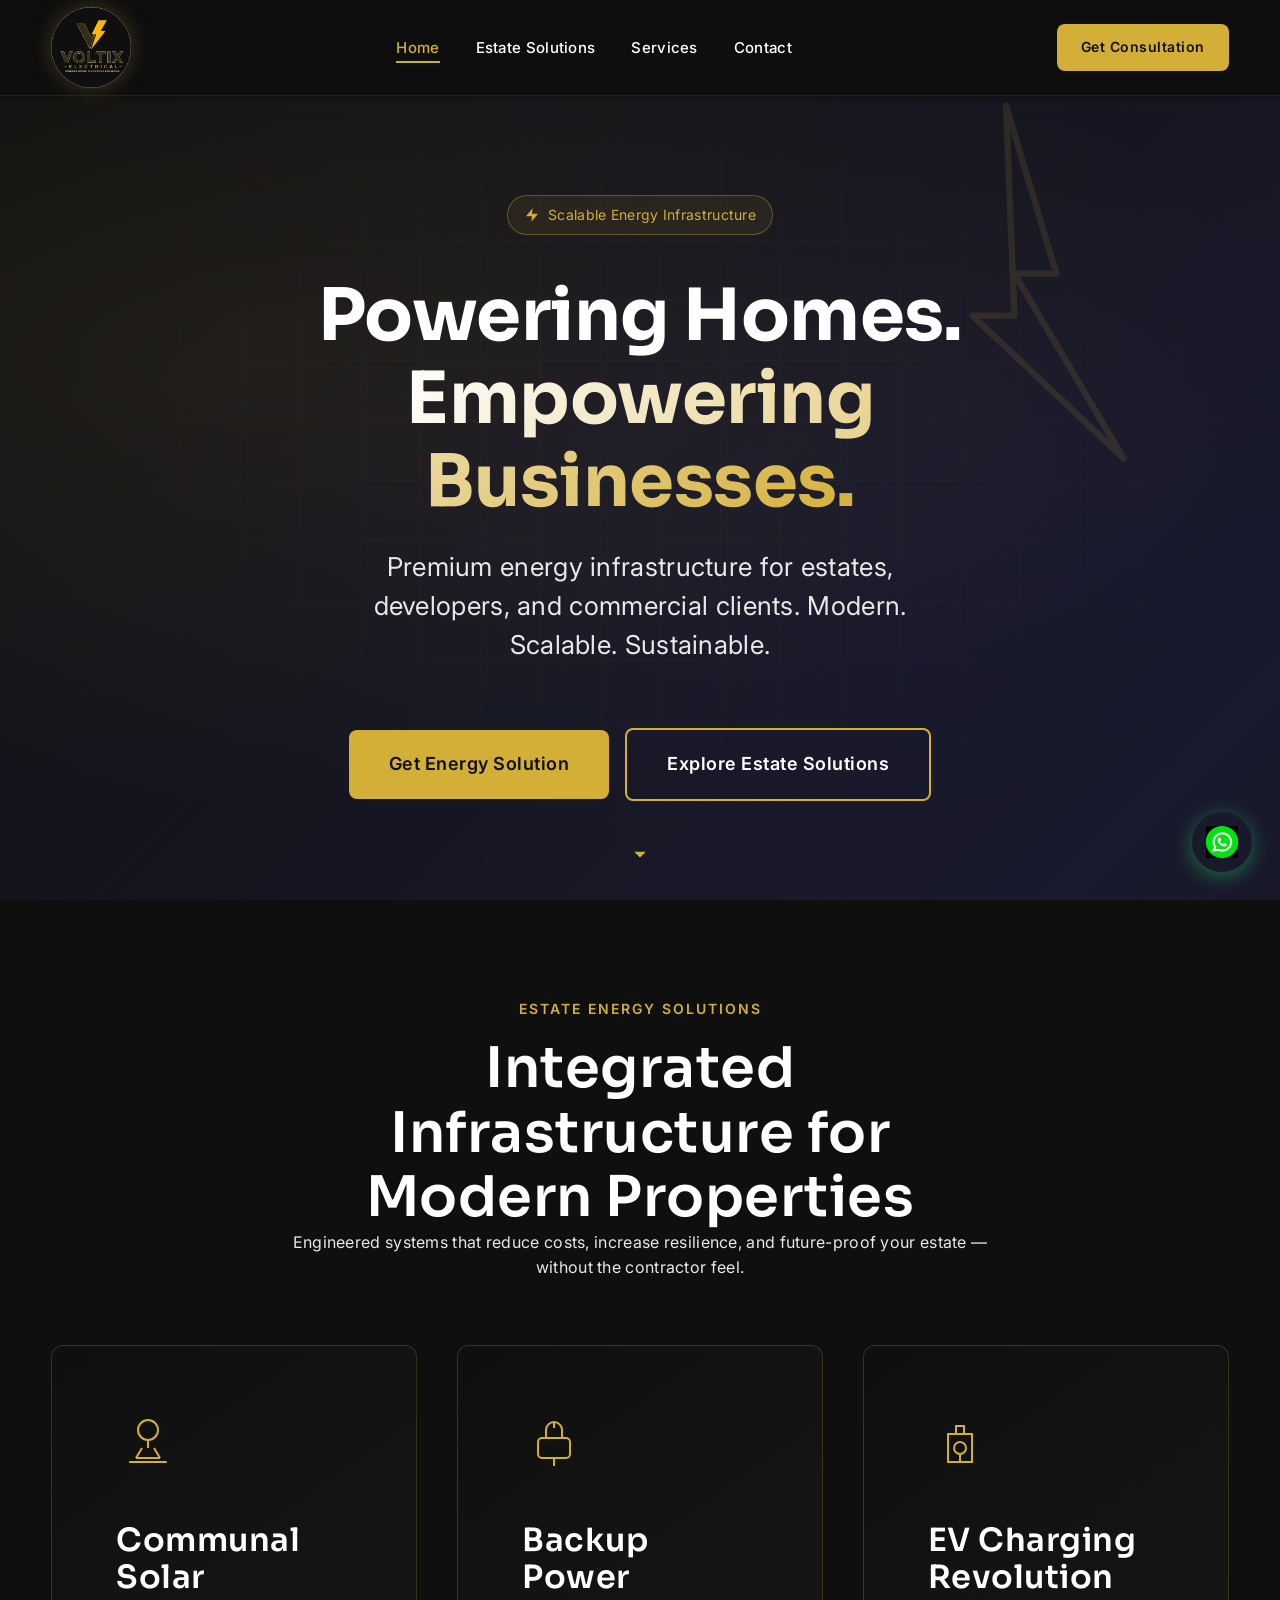
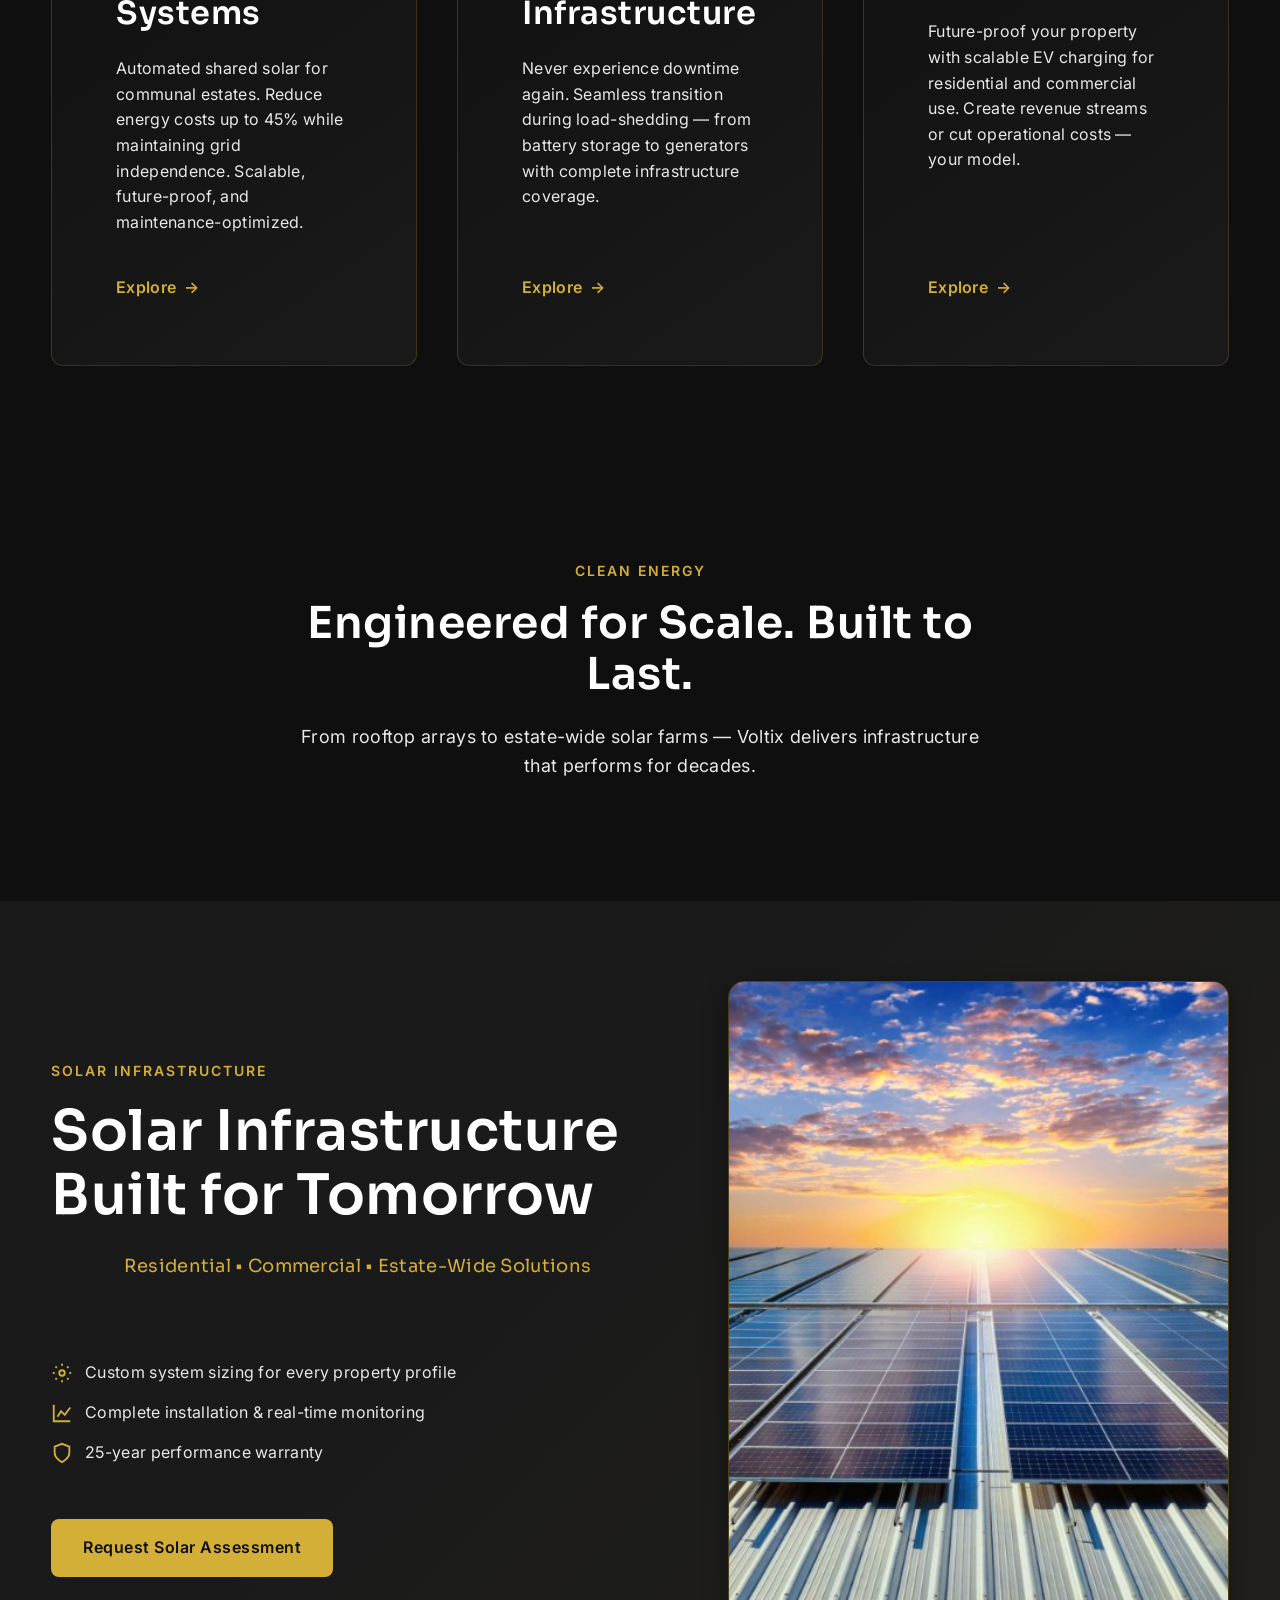
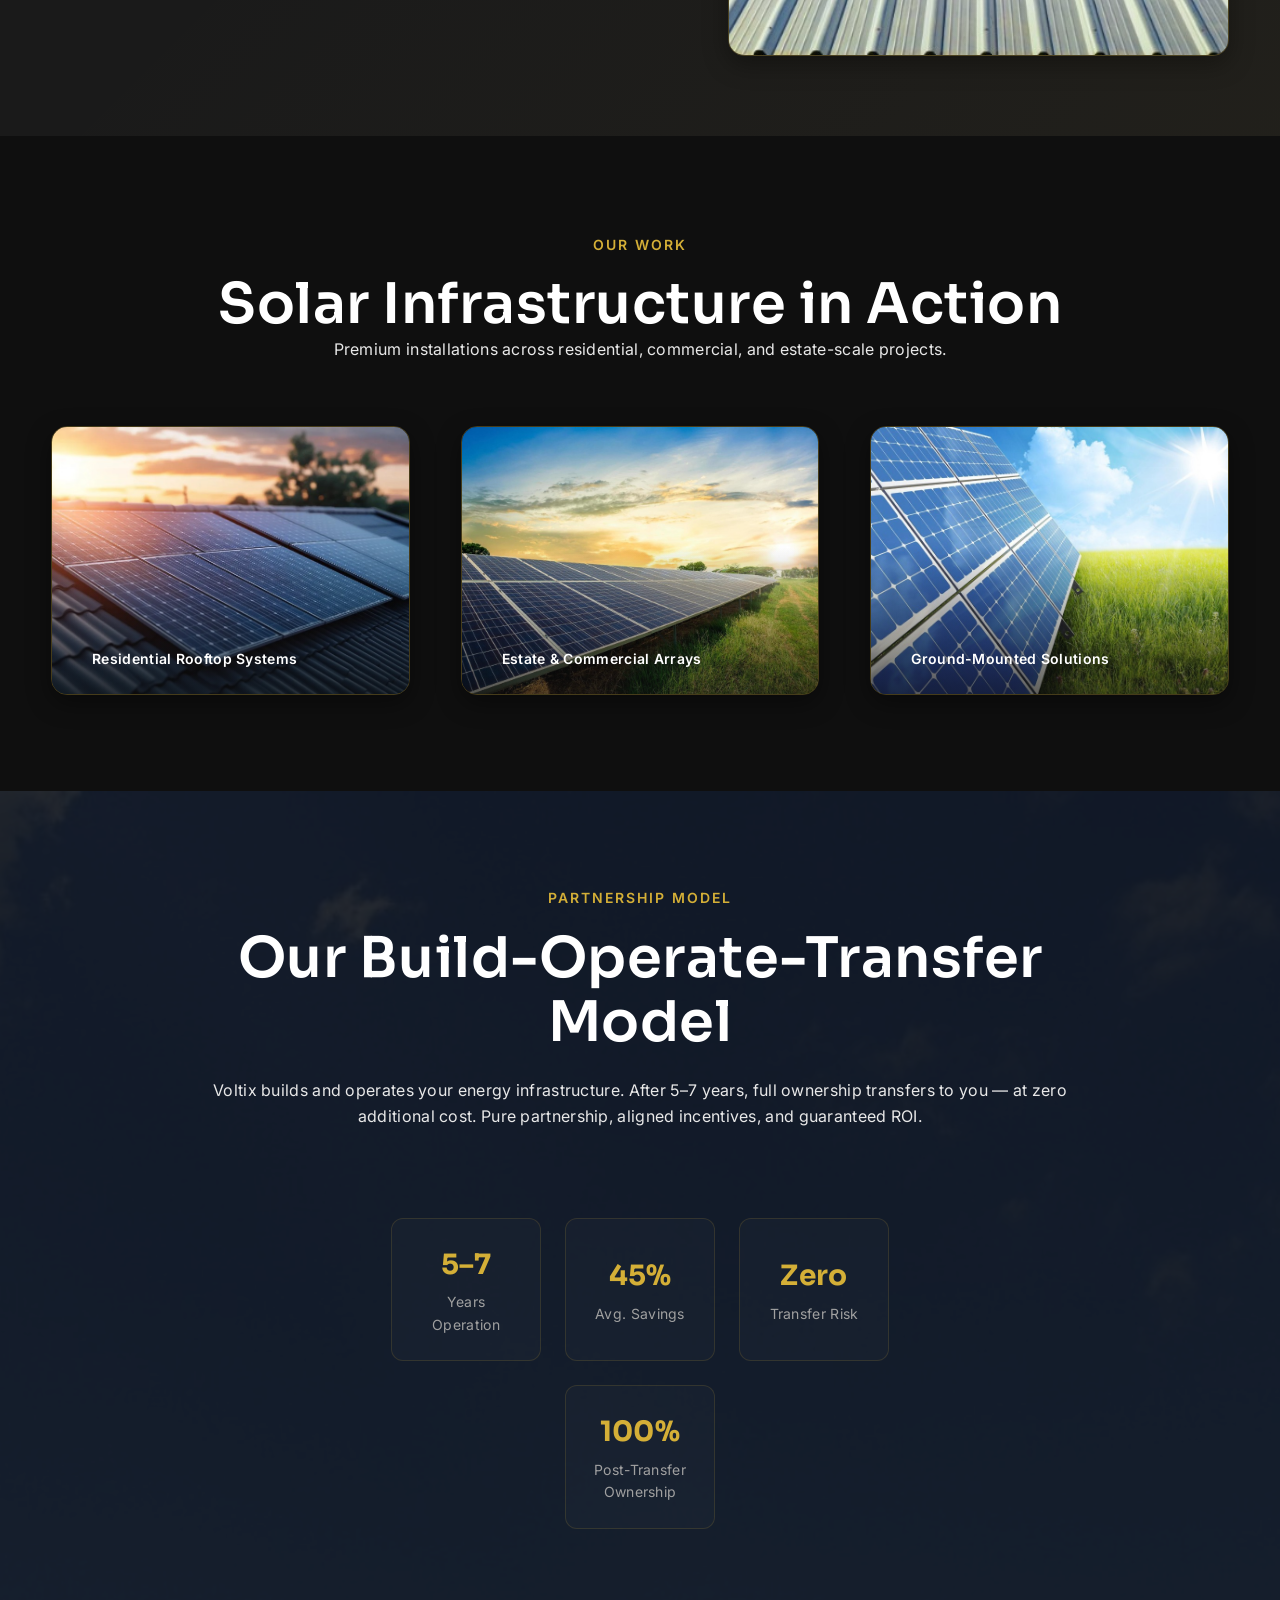
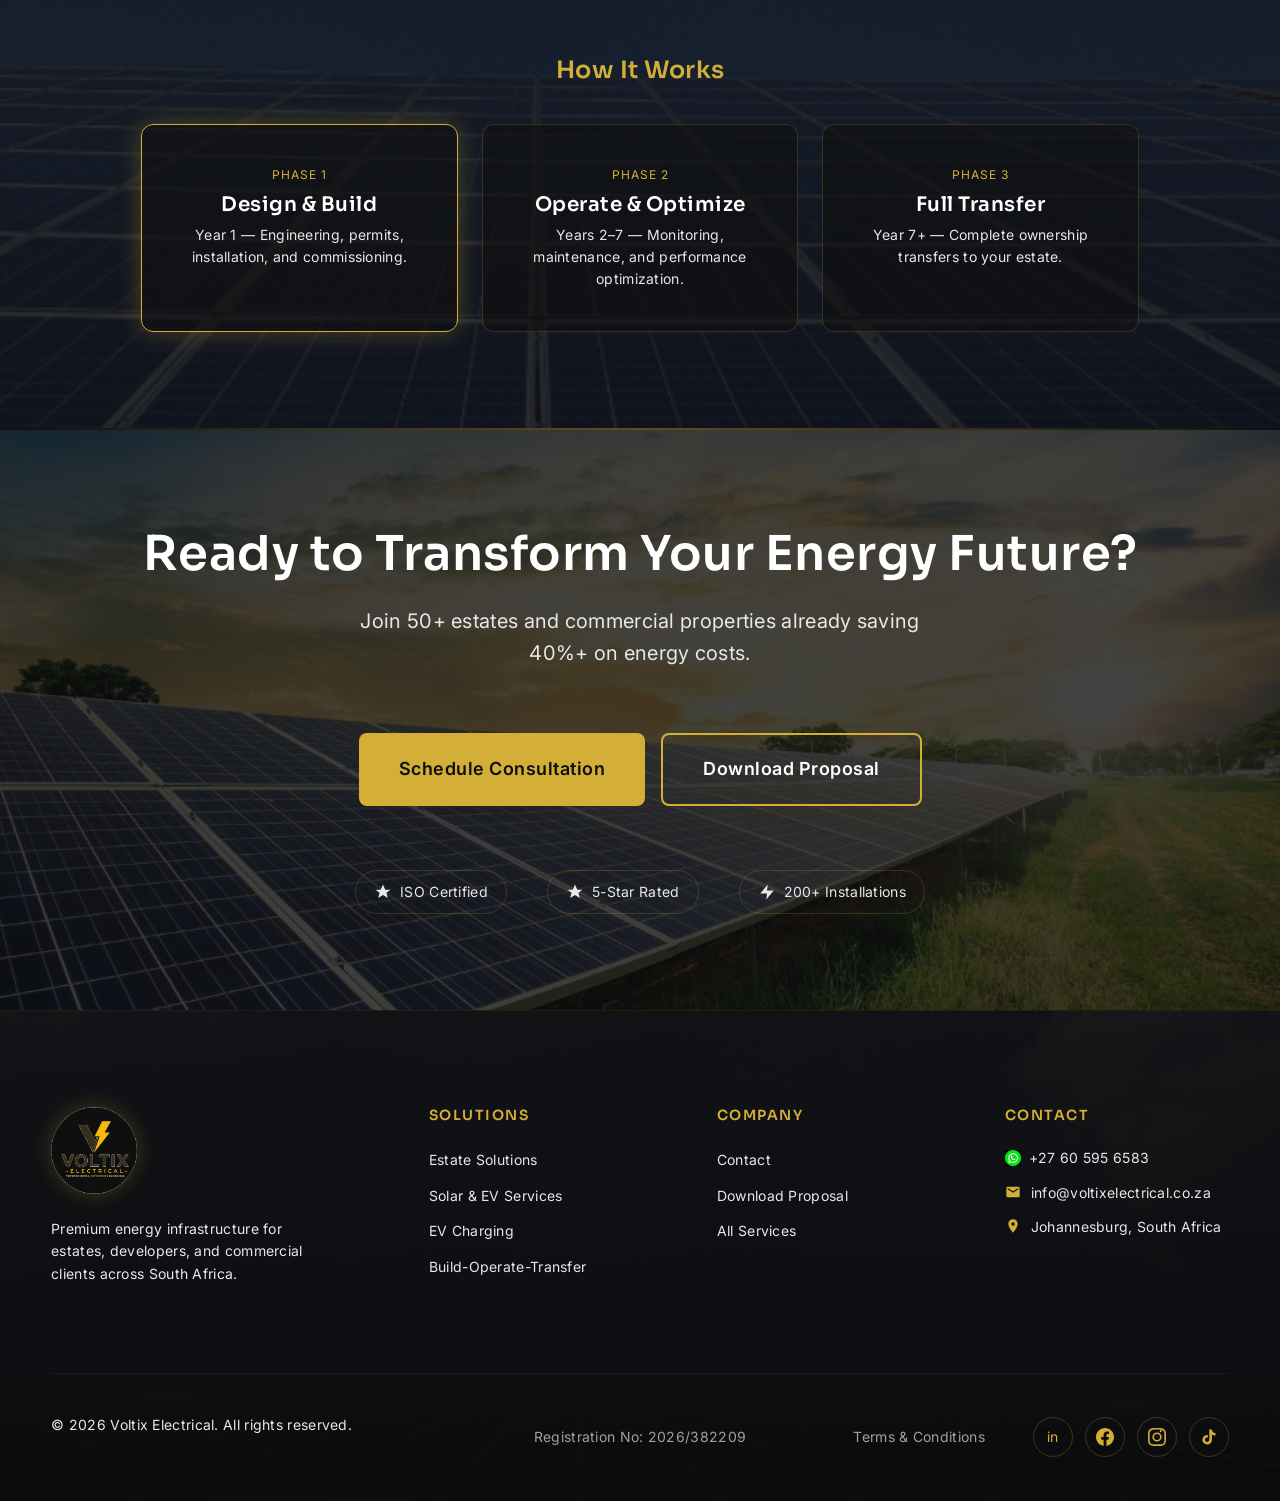
==== index.html @ 6194da38 "Initial commit: Voltix Electrical marketing website. Static multi-page site with estate solutions, s" ====
<!DOCTYPE html>
<html lang="en">
<head>
  <meta charset="UTF-8">
  <meta name="viewport" content="width=device-width, initial-scale=1.0">
  <meta name="description" content="Voltix Electrical — Premium energy infrastructure for estates, developers, and commercial clients. Solar, backup power, EV charging, and estate-wide solutions.">
  <meta name="theme-color" content="#0F0F0F">
  <title>Voltix Electrical | Premium Energy Infrastructure</title>
  <link rel="icon" href="data:image/svg+xml,%3Csvg xmlns='http://www.w3.org/2000/svg' viewBox='0 0 100 100'%3E%3Ccircle cx='50' cy='50' r='45' fill='%230F0F0F' stroke='%23D4AF37' stroke-width='3'/%3E%3Ctext x='50' y='62' font-size='36' font-weight='bold' text-anchor='middle' fill='%23D4AF37'%3EV%3C/text%3E%3C/svg%3E">
  <link rel="stylesheet" href="css/variables.css">
  <link rel="stylesheet" href="css/reset.css">
  <link rel="stylesheet" href="css/global.css">
  <link rel="stylesheet" href="css/navigation.css">
  <link rel="stylesheet" href="css/footer.css">
  <link rel="stylesheet" href="css/hero.css">
  <link rel="stylesheet" href="css/sections.css">
  <link rel="stylesheet" href="css/animations.css">
  <link rel="stylesheet" href="css/layout-images.css">
</head>
<body>
  <nav class="navbar" aria-label="Main navigation">
    
    <div class="navbar-container">
      <a href="index.html" class="navbar-logo" aria-label="Voltix Home">
        <img src="assets/images/voltix-logo.png" alt="Voltix Electrical" class="logo-img" width="81" height="81">
      </a>
      <ul class="navbar-menu">
        <li><a href="index.html" class="nav-link active">Home</a></li>
        <li><a href="estate-solutions.html" class="nav-link">Estate Solutions</a></li>
        <li><a href="services.html" class="nav-link">Services</a></li>
        <li><a href="contact.html" class="nav-link">Contact</a></li>
      </ul>
      <a href="contact.html" class="btn btn-primary btn-sm navbar-cta">Get Consultation</a>
      <button class="mobile-menu-toggle" id="mobileMenuToggle" aria-label="Open menu">
        <span></span><span></span><span></span>
      </button>
    </div>
    
    <div class="mobile-menu" id="mobileMenu" role="dialog" aria-label="Mobile navigation">
      <button class="mobile-menu-close" id="mobileMenuClose" aria-label="Close menu">&times;</button>
      <ul class="mobile-menu-items">
        <li><a href="index.html" class="nav-link">Home</a></li>
        <li><a href="estate-solutions.html" class="nav-link">Estate Solutions</a></li>
        <li><a href="services.html" class="nav-link">Services</a></li>
        <li><a href="contact.html" class="nav-link">Contact</a></li>
        <li><a href="contact.html" class="btn btn-primary btn-lg" style="margin-top:16px;text-align:center;">Get Consultation</a></li>
      </ul>
    </div>
  </nav>

  <header class="hero" id="top">
    <div class="hero-background">
      <div class="hero-gradient"></div>
      <div class="hero-mesh"></div>
      <div class="hero-grid-lines"></div>
      <svg class="hero-lightning" viewBox="0 0 100 100" aria-hidden="true">
        <path d="M50 8 L62 48 L52 48 L78 92 L42 58 L52 58 Z" fill="none" stroke="#D4AF37" stroke-width="1.5" stroke-linejoin="round"/>
      </svg>
    </div>
    <div class="hero-content">
      <div class="hero-badge animate-fade-in">
        <svg width="16" height="16" viewBox="0 0 24 24" fill="currentColor" aria-hidden="true"><path d="M13 2L3 14h9l-1 8 10-12h-9l1-8z"/></svg>
        Scalable Energy Infrastructure
      </div>
      <h1 class="hero-title animate-fade-in delay-1">
        Powering Homes.<br><span class="highlight">Empowering Businesses.</span>
      </h1>
      <p class="hero-subtitle animate-fade-in delay-2">
        Premium energy infrastructure for estates, developers, and commercial clients. Modern. Scalable. Sustainable.
      </p>
      <div class="hero-buttons animate-fade-in delay-3">
        <a href="contact.html" class="btn btn-primary btn-lg">Get Energy Solution</a>
        <a href="estate-solutions.html" class="btn btn-secondary btn-lg">Explore Estate Solutions</a>
      </div>
    </div>
    <button class="scroll-indicator" type="button" aria-label="Scroll to content">
      <svg viewBox="0 0 24 24" width="28" height="28" aria-hidden="true"><path fill="currentColor" d="M7 10l5 5 5-5z"/></svg>
    </button>
  </header>

  <main>
    <section class="section section-dark" id="solutions">
      <div class="container">
        <div class="section-header centered">
          <span class="section-label">Estate Energy Solutions</span>
          <h2>Integrated Infrastructure for Modern Properties</h2>
          <p>Engineered systems that reduce costs, increase resilience, and future-proof your estate — without the contractor feel.</p>
        </div>
        <div class="grid-3">
          <article class="service-card">
            
            <div class="card-icon" aria-hidden="true">
              <svg viewBox="0 0 64 64" width="64" height="64" fill="none" stroke="currentColor" stroke-width="2">
                <circle cx="32" cy="20" r="10"/><path d="M32 30v8M20 48h24M26 38l-6 10M38 38l6 10"/><path d="M14 52h36" stroke-linecap="round"/>
              </svg>
            </div>
            <h3 class="card-title">Communal Solar Systems</h3>
            <p class="card-description">Automated shared solar for communal estates. Reduce energy costs up to 45% while maintaining grid independence. Scalable, future-proof, and maintenance-optimized.</p>
            <a href="estate-solutions.html#communal-solar" class="card-cta">Explore <span class="arrow">→</span></a>
          </article>
          <article class="service-card">
            <div class="card-icon" aria-hidden="true">
              <svg viewBox="0 0 64 64" width="64" height="64" fill="none" stroke="currentColor" stroke-width="2">
                <rect x="16" y="28" width="32" height="20" rx="4"/><path d="M24 28V20a8 8 0 0116 0v8"/><path d="M32 12v6M32 48v8"/>
              </svg>
            </div>
            <h3 class="card-title">Backup Power Infrastructure</h3>
            <p class="card-description">Never experience downtime again. Seamless transition during load-shedding — from battery storage to generators with complete infrastructure coverage.</p>
            <a href="estate-solutions.html#backup-power" class="card-cta">Explore <span class="arrow">→</span></a>
          </article>
          <article class="service-card">
            <div class="card-icon" aria-hidden="true">
              <svg viewBox="0 0 64 64" width="64" height="64" fill="none" stroke="currentColor" stroke-width="2">
                <path d="M20 24h24v28H20z"/><path d="M28 24V16h8v8"/><circle cx="32" cy="38" r="6"/><path d="M32 44v8"/>
              </svg>
            </div>
            <h3 class="card-title">EV Charging Revolution</h3>
            <p class="card-description">Future-proof your property with scalable EV charging for residential and commercial use. Create revenue streams or cut operational costs — your model.</p>
            <a href="estate-solutions.html#ev-charging" class="card-cta">Explore <span class="arrow">→</span></a>
          </article>
        </div>
      </div>
    </section>

    <section class="bg-banner bg-banner--farm" aria-label="Solar energy at scale">
      <div class="bg-banner-content">
        <span class="section-label">Clean Energy</span>
        <h2>Engineered for Scale. Built to Last.</h2>
        <p>From rooftop arrays to estate-wide solar farms — Voltix delivers infrastructure that performs for decades.</p>
      </div>
    </section>

    <section class="solar-section section" id="solar">
      <div class="container split-section">
        <div class="split-content">
          <span class="section-label">Solar Infrastructure</span>
          <h2>Solar Infrastructure Built for Tomorrow</h2>
          <p class="gold-sub">Residential • Commercial • Estate-Wide Solutions</p>
          <ul class="feature-list">
            <li><svg class="icon" viewBox="0 0 24 24" fill="none" stroke="currentColor" stroke-width="2"><circle cx="12" cy="12" r="3"/><path d="M12 2v2M12 20v2M4.9 4.9l1.4 1.4M17.7 17.7l1.4 1.4M2 12h2M20 12h2M4.9 19.1l1.4-1.4M17.7 6.3l1.4-1.4"/></svg> Custom system sizing for every property profile</li>
            <li><svg class="icon" viewBox="0 0 24 24" fill="none" stroke="currentColor" stroke-width="2"><path d="M3 3v18h18"/><path d="M7 16l4-6 4 4 6-8"/></svg> Complete installation &amp; real-time monitoring</li>
            <li><svg class="icon" viewBox="0 0 24 24" fill="none" stroke="currentColor" stroke-width="2"><path d="M12 22s8-4 8-10V5l-8-3-8 3v7c0 6 8 10 8 10z"/></svg> 25-year performance warranty</li>
          </ul>
          <a href="services.html" class="btn btn-primary">Request Solar Assessment</a>
        </div>
        <div class="split-image">
          <img src="assets/images/solar-rooftop-commercial.png" alt="Commercial solar panels on rooftop at sunset" width="900" height="675" loading="lazy">
        </div>
      </div>
    </section>

    <section class="showcase-section section-dark" aria-label="Solar installations gallery">
      <div class="container section-header centered">
        <span class="section-label">Our Work</span>
        <h2>Solar Infrastructure in Action</h2>
        <p>Premium installations across residential, commercial, and estate-scale projects.</p>
      </div>
      <div class="showcase-row">
        <figure class="image-frame">
          <img src="assets/images/solar-residential-roof.png" alt="Residential rooftop solar installation" loading="lazy">
          <figcaption>Residential Rooftop Systems</figcaption>
        </figure>
        <figure class="image-frame">
          <img src="assets/images/solar-sunset-field.png" alt="Solar farm at sunset" loading="lazy">
          <figcaption>Estate &amp; Commercial Arrays</figcaption>
        </figure>
        <figure class="image-frame">
          <img src="assets/images/solar-grass-sun.png" alt="Ground-mounted solar panels in green field" loading="lazy">
          <figcaption>Ground-Mounted Solutions</figcaption>
        </figure>
      </div>
    </section>

    <section class="section bot-section section-has-bg section-has-bg--panorama" id="bot">
      <div class="container bot-grid">
        
        <div class="split-content">
          <span class="section-label">Partnership Model</span>
          <h2>Our Build-Operate-Transfer Model</h2>
          <p>Voltix builds and operates your energy infrastructure. After 5–7 years, full ownership transfers to you — at zero additional cost. Pure partnership, aligned incentives, and guaranteed ROI.</p>
          <div class="metrics-row">
            <div class="metric-card"><div class="metric-value">5–7</div><div class="metric-label">Years Operation</div></div>
            <div class="metric-card"><div class="metric-value">45%</div><div class="metric-label">Avg. Savings</div></div>
            <div class="metric-card"><div class="metric-value">Zero</div><div class="metric-label">Transfer Risk</div></div>
            <div class="metric-card"><div class="metric-value">100%</div><div class="metric-label">Post-Transfer Ownership</div></div>
          </div>
        </div>
        <div>
          <h3 class="text-gold" style="margin-bottom:24px;font-size:24px;">How It Works</h3>
          <div class="timeline">
            <div class="timeline-phase active">
              <div class="phase-num">Phase 1</div>
              <h4>Design &amp; Build</h4>
              <p>Year 1 — Engineering, permits, installation, and commissioning.</p>
            </div>
            <div class="timeline-phase">
              <div class="phase-num">Phase 2</div>
              <h4>Operate &amp; Optimize</h4>
              <p>Years 2–7 — Monitoring, maintenance, and performance optimization.</p>
            </div>
            <div class="timeline-phase">
              
              
              <div class="phase-num">Phase 3</div>
              <h4>Full Transfer</h4>
              <p>Year 7+ — Complete ownership transfers to your estate.</p>
            </div>
          </div>
        </div>
      </div>
    </section>

    <section class="cta-band section has-bg">
      <div class="container">
        <h2>Ready to Transform Your Energy Future?</h2>
        <p class="subtitle">Join 50+ estates and commercial properties already saving 40%+ on energy costs.</p>
        <div class="cta-buttons">
          <a href="contact.html" class="btn btn-primary btn-lg">Schedule Consultation</a>
          <a href="assets/Voltix-Proposal.pdf" class="btn btn-secondary btn-lg proposal-download" download="Voltix-Estate-Proposal.pdf">Download Proposal</a>
        </div>
        <div class="trust-badges">
          <div class="trust-badge"><svg width="18" height="18" viewBox="0 0 24 24" fill="currentColor"><path d="M12 2l3 7h7l-5.5 4 2 7L12 16l-6.5 4 2-7L2 9h7z"/></svg> ISO Certified</div>
          <div class="trust-badge"><svg width="18" height="18" viewBox="0 0 24 24" fill="currentColor"><path d="M12 2l3 7h7l-5.5 4 2 7L12 16l-6.5 4 2-7L2 9h7z"/></svg> 5-Star Rated</div>
          
          <div class="trust-badge"><svg width="18" height="18" viewBox="0 0 24 24" fill="currentColor"><path d="M13 2L3 14h9l-1 8 10-12h-9l1-8z"/></svg> 200+ Installations</div>
        </div>
      </div>
    </section>
  </main>

  <footer class="footer footer-visual">
    <div class="container">
      
      <div class="footer-grid">
        <div class="footer-brand">
          <a href="index.html" class="navbar-logo">
            <img src="assets/images/voltix-logo.png" alt="Voltix Electrical" class="logo-img" width="74" height="74">
          </a>
          <p>Premium energy infrastructure for estates, developers, and commercial clients across South Africa.</p>
        </div>
        <div>
          <h4 class="footer-heading">Solutions</h4>
          <ul class="footer-links">
            <li><a href="estate-solutions.html">Estate Solutions</a></li>
            <li><a href="services.html">Solar &amp; EV Services</a></li>
            <li><a href="estate-solutions.html#ev-charging">EV Charging</a></li>
            <li><a href="index.html#bot">Build-Operate-Transfer</a></li>
          </ul>
        </div>
        <div>
          <h4 class="footer-heading">Company</h4>
          <ul class="footer-links">
            <li><a href="contact.html">Contact</a></li>
            <li><a href="assets/Voltix-Proposal.pdf" class="proposal-download" download="Voltix-Estate-Proposal.pdf">Download Proposal</a></li>
            <li><a href="services.html">All Services</a></li>
          </ul>
        </div>
        <div>
          <h4 class="footer-heading">Contact</h4>
          <ul class="footer-contact">
            <li><a href="https://wa.me/27605956583" class="footer-whatsapp-link" target="_blank" rel="noopener noreferrer"><img src="assets/images/whatsapp-icon.png" alt="" class="whatsapp-icon" width="16" height="16" aria-hidden="true">+27 60 595 6583</a></li>
            <li><svg width="16" height="16" viewBox="0 0 24 24" fill="currentColor"><path d="M20 4H4c-1.1 0-2 .9-2 2v12c0 1.1.9 2 2 2h16c1.1 0 2-.9 2-2V6c0-1.1-.9-2-2-2zm0 4l-8 5-8-5V6l8 5 8-5v2z"/></svg> info@voltixelectrical.co.za</li>
            <li><svg width="16" height="16" viewBox="0 0 24 24" fill="currentColor"><path d="M12 2C8.1 2 5 5.1 5 9c0 5.2 7 13 7 13s7-7.8 7-13c0-3.9-3.1-7-7-7zm0 9.5c-1.4 0-2.5-1.1-2.5-2.5S10.6 6.5 12 6.5s2.5 1.1 2.5 2.5S13.4 11.5 12 11.5z"/></svg> Johannesburg, South Africa</li>
          </ul>
        </div>
      </div>
      <div class="footer-bottom">
        <p>&copy; <span id="currentYear"></span> Voltix Electrical. All rights reserved.</p>
        <p class="footer-reg">Registration No: 2026/382209</p>
        <div class="footer-legal">
          <a href="terms-and-conditions.html">Terms &amp; Conditions</a>
        </div>
        <div class="footer-social">
          <a href="https://linkedin.com" target="_blank" rel="noopener noreferrer" aria-label="LinkedIn">in</a>
          <a href="https://www.facebook.com/share/18ZhwiWTwy/?mibextid=wwXIfr" target="_blank" rel="noopener noreferrer" aria-label="Facebook">
            <svg viewBox="0 0 24 24" fill="currentColor" width="18" height="18" aria-hidden="true"><path d="M24 12.073c0-6.627-5.373-12-12-12s-12 5.373-12 12c0 5.99 4.388 10.954 10.125 11.854v-8.385H7.078v-3.47h3.047V9.43c0-3.007 1.792-4.669 4.533-4.669 1.312 0 2.686.235 2.686.235v2.953H15.83c-1.491 0-1.956.925-1.956 1.874v2.25h3.328l-.532 3.47h-2.796v8.385C19.612 23.027 24 18.062 24 12.073z"/></svg>
          </a>
          <a href="https://www.instagram.com/voltix_electrical_pty?igsh=azE3eWN5cmJxajRw&amp;utm_source=qr" target="_blank" rel="noopener noreferrer" aria-label="Instagram">
            <svg viewBox="0 0 24 24" fill="currentColor" width="18" height="18" aria-hidden="true"><path d="M12 2.163c3.204 0 3.584.012 4.85.07 3.252.148 4.771 1.691 4.919 4.919.058 1.265.069 1.645.069 4.849 0 3.205-.012 3.584-.069 4.849-.149 3.225-1.664 4.771-4.919 4.919-1.266.058-1.644.07-4.85.07-3.204 0-3.584-.012-4.849-.07-3.26-.149-4.771-1.699-4.919-4.92-.058-1.265-.07-1.644-.07-4.849 0-3.204.013-3.583.07-4.849.149-3.227 1.664-4.771 4.919-4.919 1.266-.057 1.645-.069 4.849-.069zM12 0C8.741 0 8.333.014 7.053.072 2.695.272.273 2.69.073 7.052.014 8.333 0 8.741 0 12c0 3.259.014 3.668.072 4.948.2 4.358 2.618 6.78 6.98 6.98 1.281.058 1.689.072 4.948.072 3.259 0 3.668-.014 4.948-.072 4.354-.2 6.782-2.618 6.979-6.98.059-1.28.073-1.689.073-4.948 0-3.259-.014-3.667-.072-4.947-.196-4.354-2.617-6.78-6.979-6.98C15.668.014 15.259 0 12 0zm0 5.838a6.162 6.162 0 100 12.324 6.162 6.162 0 000-12.324zM12 16a4 4 0 110-8 4 4 0 010 8zm6.406-11.845a1.44 1.44 0 11-2.881.001 1.44 1.44 0 012.881-.001z"/></svg>
          </a>
          <a href="https://www.tiktok.com/@voltixelectrical_" target="_blank" rel="noopener noreferrer" aria-label="TikTok">
            <svg viewBox="0 0 24 24" fill="currentColor" width="18" height="18" aria-hidden="true"><path d="M19.59 6.69a4.83 4.83 0 01-3.77-4.25V2h-3.45v13.67a2.89 2.89 0 01-5.2 1.74 2.89 2.89 0 012.31-4.64 2.93 2.93 0 01.88.13V9.4a6.84 6.84 0 00-1-.05A6.33 6.33 0 005 20.1a6.34 6.34 0 0010.86-4.43v-7a8.16 8.16 0 004.77 1.52v-3.4a4.85 4.85 0 01-1-.1z"/></svg>
          </a>
        </div>
      </div>
    </div>
  </footer>

  <a href="https://wa.me/27605956583?text=Hi%20Voltix%2C%20I%27d%20like%20to%20know%20more%20about%20your%20energy%20solutions" class="whatsapp-float" target="_blank" rel="noopener noreferrer" aria-label="Chat on WhatsApp">
    <img src="assets/images/whatsapp-icon.png" alt="" class="whatsapp-icon" width="32" height="32" aria-hidden="true">
  </a>

  <script src="js/navigation.js"></script>
  <script src="js/scroll-animations.js"></script>
  <script src="js/main.js"></script>
</body>
</html>
---- css/variables.css ----
:root {
  --color-black: #0f0f0f;
  --color-dark-bg: #1a1a1a;
  --color-dark-gray: #333333;
  --color-medium-gray: #a0a0a0;
  --color-light-gray: #e8e8e8;
  --color-white: #ffffff;
  --color-gold: #d4af37;
  --color-accent-gold: #ffc107;
  --color-dark-blue: #1a1a2e;

  --spacing-xs: 8px;
  --spacing-sm: 16px;
  --spacing-md: 24px;
  --spacing-lg: 40px;
  --spacing-xl: 64px;
  --spacing-2xl: 96px;

  --font-display: "Sora", "Poppins", sans-serif;
  --font-body: "Inter", sans-serif;

  --font-size-h1: 72px;
  --font-size-h2: 56px;
  --font-size-h3: 42px;
  --font-size-h4: 32px;
  --font-size-h5: 28px;
  --font-size-body: 16px;
  --font-size-small: 14px;
  --font-size-tiny: 12px;

  --transition-fast: 0.2s cubic-bezier(0.4, 0, 0.2, 1);
  --transition-base: 0.3s cubic-bezier(0.4, 0, 0.2, 1);
  --transition-slow: 0.5s cubic-bezier(0.4, 0, 0.2, 1);

  --shadow-sm: 0 2px 8px rgba(0, 0, 0, 0.3);
  --shadow-md: 0 8px 24px rgba(0, 0, 0, 0.4);
  --shadow-lg: 0 16px 40px rgba(0, 0, 0, 0.5);
  --shadow-gold: 0 0 24px rgba(212, 175, 55, 0.3);
  --shadow-gold-glow: 0 0 40px rgba(212, 175, 55, 0.4);

  --nav-height: 96px;
  --container-max: 100%;
  --site-gutter: clamp(20px, 4vw, 64px);
  --radius-md: 12px;
  --radius-lg: 16px;
}

@media (max-width: 768px) {
  :root {
    --font-size-h1: 48px;
    --font-size-h2: 36px;
    --font-size-h3: 28px;
    --font-size-h4: 24px;
    --nav-height: 80px;
    --spacing-2xl: 64px;
    --spacing-xl: 40px;
  }
}
---- css/global.css ----
@import url("https://fonts.googleapis.com/css2?family=Inter:wght@400;500;600&family=Poppins:wght@500;600;700&family=Sora:wght@500;600;700&display=swap");

body {
  background-color: var(--color-black);
  color: var(--color-white);
  font-family: var(--font-body);
  font-size: var(--font-size-body);
  line-height: 1.6;
  letter-spacing: 0.3px;
  overflow-x: hidden;
}

body::before {
  content: "";
  position: fixed;
  inset: 0;
  background-image: url("data:image/svg+xml,%3Csvg viewBox='0 0 200 200' xmlns='http://www.w3.org/2000/svg'%3E%3Cfilter id='noise'%3E%3CfeTurbulence type='fractalNoise' baseFrequency='0.9' numOctaves='4' /%3E%3C/filter%3E%3Crect width='200' height='200' filter='url(%23noise)' opacity='0.005'/%3E%3C/svg%3E");
  pointer-events: none;
  z-index: 9999;
  opacity: 0.5;
}

h1,
h2,
h3,
h4,
h5,
h6 {
  font-family: var(--font-display);
  font-weight: 600;
  letter-spacing: 0.5px;
  line-height: 1.15;
}

h1 {
  font-size: var(--font-size-h1);
}
h2 {
  font-size: var(--font-size-h2);
}
h3 {
  font-size: var(--font-size-h3);
}
h4 {
  font-size: var(--font-size-h4);
}
h5 {
  font-size: var(--font-size-h5);
}

p {
  color: var(--color-light-gray);
  margin-bottom: var(--spacing-md);
}

a {
  text-decoration: none;
  transition: var(--transition-base);
}

.container {
  max-width: var(--container-max);
  margin: 0 auto;
  padding: 0 var(--spacing-xl);
}

.section {
  padding: var(--spacing-2xl) 0;
  position: relative;
}

.section-dark {
  background-color: var(--color-black);
}

.section-darker {
  background-color: var(--color-dark-bg);
}

.section-label {
  display: inline-block;
  font-size: var(--font-size-small);
  font-weight: 600;
  text-transform: uppercase;
  letter-spacing: 2px;
  color: var(--color-gold);
  margin-bottom: var(--spacing-sm);
}

.section-header {
  max-width: 720px;
  margin-bottom: var(--spacing-xl);
}

.section-header.centered {
  margin-left: auto;
  margin-right: auto;
  text-align: center;
}

.text-gold {
  color: var(--color-gold);
}
.text-white {
  color: var(--color-white);
}
.text-gray {
  color: var(--color-light-gray);
}
.text-center {
  text-align: center;
}

.btn {
  padding: 16px 32px;
  border-radius: 8px;
  font-size: var(--font-size-body);
  font-weight: 600;
  font-family: var(--font-body);
  display: inline-flex;
  align-items: center;
  justify-content: center;
  gap: 8px;
  transition: var(--transition-base);
  letter-spacing: 0.5px;
  white-space: nowrap;
}

.btn-primary {
  background-color: var(--color-gold);
  color: var(--color-black);
}

.btn-primary:hover {
  background-color: var(--color-accent-gold);
  box-shadow: var(--shadow-gold-glow);
  transform: translateY(-2px);
}

.btn-secondary {
  background: transparent;
  color: var(--color-white);
  border: 2px solid var(--color-gold);
}

.btn-secondary:hover {
  background-color: var(--color-gold);
  color: var(--color-black);
  box-shadow: var(--shadow-gold-glow);
}

.btn-sm {
  padding: 12px 24px;
  font-size: var(--font-size-small);
}
.btn-lg {
  padding: 20px 40px;
  font-size: 18px;
}

.breadcrumb {
  font-size: var(--font-size-small);
  color: var(--color-medium-gray);
  margin-bottom: var(--spacing-md);
}

.breadcrumb a:hover {
  color: var(--color-gold);
}

.breadcrumb span {
  color: var(--color-medium-gray);
  margin: 0 8px;
}

.page-offset {
  padding-top: var(--nav-height);
}

.grid-3 {
  display: grid;
  grid-template-columns: repeat(3, 1fr);
  gap: var(--spacing-lg);
}

.grid-4 {
  display: grid;
  grid-template-columns: repeat(4, 1fr);
  gap: var(--spacing-lg);
}

@media (max-width: 1024px) {
  .grid-4 {
    grid-template-columns: repeat(2, 1fr);
  }
}

@media (max-width: 768px) {
  .container {
    padding: 0 var(--spacing-lg);
  }

  .grid-3,
  .grid-4 {
    grid-template-columns: 1fr;
  }
}
---- css/navigation.css ----
.navbar {
  position: fixed;
  top: 0;
  left: 0;
  right: 0;
  height: var(--nav-height);
  background: rgba(15, 15, 15, 0.92);
  backdrop-filter: blur(12px);
  border-bottom: 1px solid rgba(212, 175, 55, 0.12);
  z-index: 1000;
  box-shadow: var(--shadow-sm);
}

.navbar-container {
  max-width: var(--container-max);
  margin: 0 auto;
  padding: 0 var(--spacing-xl);
  height: 100%;
  display: flex;
  align-items: center;
  justify-content: space-between;
  gap: var(--spacing-md);
}

.navbar-logo {
  display: flex;
  align-items: center;
  flex-shrink: 0;
}

.logo-img {
  height: 81px;
  width: auto;
  display: block;
  object-fit: contain;
  filter: drop-shadow(0 0 10px rgba(212, 175, 55, 0.25));
  transition: var(--transition-base);
}

.navbar-logo:hover .logo-img {
  filter: drop-shadow(0 0 14px rgba(212, 175, 55, 0.45));
  transform: scale(1.03);
}

@media (max-width: 768px) {
  .logo-img {
    height: 68px;
  }
}

.navbar-menu {
  display: flex;
  gap: 36px;
  align-items: center;
}

.nav-link {
  font-size: 15px;
  font-weight: 500;
  color: var(--color-white);
  position: relative;
}

.nav-link::after {
  content: "";
  position: absolute;
  bottom: -6px;
  left: 0;
  width: 0;
  height: 2px;
  background: var(--color-gold);
  transition: var(--transition-base);
}

.nav-link:hover,
.nav-link.active {
  color: var(--color-gold);
}

.nav-link:hover::after,
.nav-link.active::after {
  width: 100%;
}

.mobile-menu-toggle {
  display: none;
  flex-direction: column;
  gap: 6px;
  padding: 4px;
}

.mobile-menu-toggle span {
  width: 24px;
  height: 2px;
  background: var(--color-gold);
  transition: var(--transition-base);
}

.mobile-menu-toggle.active span:nth-child(1) {
  transform: rotate(45deg) translate(6px, 6px);
}

.mobile-menu-toggle.active span:nth-child(2) {
  opacity: 0;
}

.mobile-menu-toggle.active span:nth-child(3) {
  transform: rotate(-45deg) translate(6px, -6px);
}

.mobile-menu {
  position: fixed;
  inset: 0;
  background: rgba(15, 15, 15, 0.98);
  backdrop-filter: blur(12px);
  z-index: 999;
  padding: calc(var(--nav-height) + 24px) var(--spacing-lg) var(--spacing-lg);
  display: none;
  flex-direction: column;
}

.mobile-menu.active {
  display: flex;
}

.mobile-menu-close {
  position: absolute;
  top: 20px;
  right: 20px;
  font-size: 36px;
  color: var(--color-gold);
  line-height: 1;
}

.mobile-menu-items {
  display: flex;
  flex-direction: column;
  gap: 8px;
}

.mobile-menu-items .nav-link {
  font-size: 20px;
  padding: 14px 0;
  border-bottom: 1px solid rgba(212, 175, 55, 0.15);
}

@media (max-width: 768px) {
  .navbar-container {
    padding: 0 var(--spacing-lg);
  }

  .navbar-menu,
  .navbar-cta {
    display: none;
  }

  .mobile-menu-toggle {
    display: flex;
  }
}
---- css/footer.css ----
.footer {
  position: relative;
  background: linear-gradient(180deg, var(--color-black) 0%, #0a0a0a 100%);
  border-top: 1px solid rgba(212, 175, 55, 0.12);
  padding: var(--spacing-2xl) 0 var(--spacing-lg);
  overflow: hidden;
}

.footer.footer-visual::before {
  content: "";
  position: absolute;
  inset: 0;
  background: url("../assets/images/solar-panorama-sky.png") center/cover no-repeat;
  opacity: 0.32;
  z-index: 0;
}

.footer.footer-visual::after {
  content: "";
  position: absolute;
  inset: 0;
  background: linear-gradient(
    180deg,
    rgba(15, 15, 15, 0.88) 0%,
    rgba(10, 10, 10, 0.94) 100%
  );
  z-index: 0;
}

.footer.footer-visual > .container {
  position: relative;
  z-index: 1;
}

.footer.footer-visual .footer-grid,
.footer.footer-visual .footer-bottom {
  position: relative;
  z-index: 1;
}

.footer-grid {
  display: grid;
  grid-template-columns: 1.4fr 1fr 1fr 1fr;
  gap: var(--spacing-xl);
  margin-bottom: var(--spacing-xl);
}

.footer-brand .logo-img {
  height: 87px;
  margin-bottom: var(--spacing-md);
}

.footer-brand p {
  font-size: var(--font-size-small);
  max-width: 280px;
  margin-top: 0;
}

.footer-heading {
  font-size: var(--font-size-small);
  font-weight: 600;
  text-transform: uppercase;
  letter-spacing: 1.5px;
  color: var(--color-gold);
  margin-bottom: var(--spacing-md);
}

.footer-links li {
  margin-bottom: 10px;
}

.footer-links a {
  color: var(--color-light-gray);
  font-size: var(--font-size-small);
}

.footer-links a:hover {
  color: var(--color-gold);
}

.footer-contact li {
  display: flex;
  align-items: flex-start;
  gap: 10px;
  margin-bottom: 12px;
  font-size: var(--font-size-small);
  color: var(--color-light-gray);
}

.footer-contact svg {
  flex-shrink: 0;
  margin-top: 2px;
  color: var(--color-gold);
}

.footer-whatsapp-link {
  display: inline-flex;
  align-items: center;
  gap: 8px;
  color: var(--color-light-gray);
  transition: var(--transition-base);
}

.footer-whatsapp-link:hover {
  color: #25d366;
}

.footer-whatsapp-link .whatsapp-icon {
  flex-shrink: 0;
  width: 16px;
  height: 16px;
  display: block;
  object-fit: contain;
}

.footer-bottom {
  position: relative;
  padding-top: var(--spacing-lg);
  border-top: 1px solid rgba(255, 255, 255, 0.06);
  display: flex;
  flex-wrap: wrap;
  align-items: center;
  justify-content: space-between;
  gap: var(--spacing-md);
  font-size: var(--font-size-small);
  color: var(--color-medium-gray);
}

.footer-reg {
  position: absolute;
  left: 50%;
  transform: translateX(-50%);
  margin: 0;
  text-align: center;
  color: var(--color-medium-gray);
  white-space: nowrap;
  pointer-events: none;
}

.footer-bottom .footer-legal {
  order: 0;
  margin-left: auto;
  margin-right: var(--spacing-md);
}

@media (max-width: 600px) {
  .footer-bottom {
    flex-direction: column;
    text-align: center;
  }

  .footer-reg {
    position: static;
    transform: none;
    width: 100%;
    order: 1;
    pointer-events: auto;
  }

  .footer-bottom .footer-legal {
    margin-left: 0;
    margin-right: 0;
  }
}

.footer-social {
  display: flex;
  gap: 12px;
}

.footer-social a {
  width: 40px;
  height: 40px;
  border-radius: 50%;
  border: 1px solid rgba(212, 175, 55, 0.25);
  display: flex;
  align-items: center;
  justify-content: center;
  color: var(--color-gold);
  transition: var(--transition-base);
}

.footer-social a:hover {
  background: var(--color-gold);
  color: var(--color-black);
  box-shadow: var(--shadow-gold);
}

.footer-social a svg {
  display: block;
}

@media (max-width: 900px) {
  .footer-grid {
    grid-template-columns: 1fr 1fr;
  }
}

@media (max-width: 600px) {
  .footer-grid {
    grid-template-columns: 1fr;
  }
}
---- css/hero.css ----
.hero {
  min-height: 100vh;
  display: flex;
  flex-direction: column;
  align-items: center;
  justify-content: center;
  position: relative;
  overflow: hidden;
  padding-top: var(--nav-height);
}

.hero-background {
  position: absolute;
  inset: 0;
}

.hero-gradient {
  position: absolute;
  inset: 0;
  background: linear-gradient(
    135deg,
    var(--color-black) 0%,
    var(--color-dark-blue) 45%,
    #0f0f14 70%,
    var(--color-black) 100%
  );
  background-size: 200% 200%;
  animation: gradientShift 10s ease-in-out infinite;
}

@keyframes gradientShift {
  0%,
  100% {
    background-position: 0% 50%;
  }
  50% {
    background-position: 100% 50%;
  }
}

.hero-mesh {
  position: absolute;
  inset: 0;
  background:
    radial-gradient(ellipse 80% 50% at 20% 40%, rgba(212, 175, 55, 0.08), transparent),
    radial-gradient(ellipse 60% 40% at 80% 60%, rgba(26, 26, 46, 0.9), transparent);
}

.hero-lightning {
  position: absolute;
  top: 8%;
  right: 5%;
  width: min(420px, 40vw);
  height: auto;
  opacity: 0.12;
  animation: float 7s ease-in-out infinite;
  pointer-events: none;
}

@keyframes float {
  0%,
  100% {
    transform: translateY(0);
  }
  50% {
    transform: translateY(-24px);
  }
}

.hero-grid-lines {
  position: absolute;
  inset: 0;
  background-image:
    linear-gradient(rgba(212, 175, 55, 0.03) 1px, transparent 1px),
    linear-gradient(90deg, rgba(212, 175, 55, 0.03) 1px, transparent 1px);
  background-size: 60px 60px;
  mask-image: radial-gradient(ellipse at center, black 20%, transparent 75%);
}

.hero-content {
  position: relative;
  z-index: 2;
  width: 100%;
  max-width: 900px;
  margin: 0 auto;
  padding: var(--spacing-xl) var(--spacing-lg);
  display: flex;
  flex-direction: column;
  align-items: center;
  justify-content: center;
  text-align: center;
}

.hero-badge {
  display: inline-flex;
  align-items: center;
  justify-content: center;
  gap: 8px;
  padding: 8px 16px;
  border-radius: 100px;
  border: 1px solid rgba(212, 175, 55, 0.35);
  background: rgba(212, 175, 55, 0.08);
  font-size: var(--font-size-small);
  color: var(--color-gold);
  margin: 0 auto var(--spacing-lg);
}

.hero-title {
  width: 100%;
  margin-bottom: var(--spacing-md);
  font-weight: 700;
  letter-spacing: -0.5px;
  text-align: center;
}

.hero-title .highlight {
  background: linear-gradient(135deg, var(--color-white), var(--color-gold));
  -webkit-background-clip: text;
  background-clip: text;
  color: transparent;
}

.hero-subtitle {
  font-size: clamp(18px, 2.5vw, 26px);
  color: var(--color-light-gray);
  width: 100%;
  max-width: 640px;
  margin: 0 auto var(--spacing-xl);
  line-height: 1.5;
  text-align: center;
}

.hero-buttons {
  display: flex;
  gap: 16px;
  justify-content: center;
  align-items: center;
  flex-wrap: wrap;
  width: 100%;
  margin: 0 auto;
}

.scroll-indicator {
  position: absolute;
  bottom: 32px;
  left: 50%;
  transform: translateX(-50%);
  color: var(--color-gold);
  animation: bounce 2s infinite;
  z-index: 2;
}

@keyframes bounce {
  0%,
  20%,
  50%,
  80%,
  100% {
    transform: translateX(-50%) translateY(0);
  }
  40% {
    transform: translateX(-50%) translateY(-10px);
  }
  60% {
    transform: translateX(-50%) translateY(-5px);
  }
}

.page-hero {
  min-height: 60vh;
  display: flex;
  align-items: center;
  position: relative;
  overflow: hidden;
  padding-top: var(--nav-height);
}

.page-hero .hero-content {
  text-align: left;
  max-width: 100%;
  margin: 0 auto;
  width: 100%;
  padding: var(--spacing-2xl) var(--site-gutter, var(--spacing-xl));
}

.page-hero h1 {
  font-size: clamp(40px, 6vw, 64px);
  max-width: 800px;
}

.page-hero .hero-subtitle {
  margin-left: 0;
  font-size: clamp(16px, 2vw, 22px);
}

.page-hero--estate-centered .hero-content {
  text-align: center;
}

.page-hero--estate-centered .hero-subtitle {
  margin-left: auto;
  margin-right: auto;
  max-width: 720px;
  text-align: center;
}

.page-hero--estate-centered h1 {
  margin-left: auto;
  margin-right: auto;
}

.page-hero--estate-centered .breadcrumb {
  text-align: center;
}

.page-hero-circuit::before {
  content: "";
  position: absolute;
  inset: 0;
  background-image: url("data:image/svg+xml,%3Csvg width='60' height='60' viewBox='0 0 60 60' xmlns='http://www.w3.org/2000/svg'%3E%3Cpath d='M30 0v20M30 40v20M0 30h20M40 30h20' stroke='%23D4AF37' stroke-opacity='0.06' fill='none'/%3E%3C/svg%3E");
  opacity: 0.6;
}

@media (max-width: 768px) {
  .hero-buttons {
    flex-direction: column;
    align-items: stretch;
  }

  .hero-buttons .btn {
    width: 100%;
  }
}
---- css/sections.css ----
/* Service cards */
.service-card {
  background: linear-gradient(145deg, var(--color-black), var(--color-dark-bg));
  border: 1px solid rgba(212, 175, 55, 0.2);
  border-radius: var(--radius-md);
  padding: var(--spacing-xl);
  height: 100%;
  display: flex;
  flex-direction: column;
  position: relative;
  overflow: hidden;
  transition: all 0.4s cubic-bezier(0.4, 0, 0.2, 1);
}

.service-card::before {
  content: "";
  position: absolute;
  top: 0;
  left: -100%;
  width: 100%;
  height: 100%;
  background: linear-gradient(90deg, transparent, rgba(212, 175, 55, 0.08), transparent);
  transition: left var(--transition-slow);
}

.service-card:hover::before {
  left: 100%;
}

.service-card:hover {
  border-color: rgba(212, 175, 55, 0.7);
  box-shadow: var(--shadow-gold-glow);
  transform: translateY(-8px);
}

.card-icon {
  width: 72px;
  height: 72px;
  margin-bottom: var(--spacing-lg);
  color: var(--color-gold);
  transition: var(--transition-base);
}

.service-card:hover .card-icon {
  transform: scale(1.08) rotate(4deg);
  filter: drop-shadow(0 0 16px rgba(212, 175, 55, 0.45));
}

.card-title {
  font-size: var(--font-size-h4);
  margin-bottom: var(--spacing-md);
  color: var(--color-white);
}

.card-description {
  font-size: var(--font-size-body);
  flex-grow: 1;
  margin-bottom: var(--spacing-lg);
}

.card-cta {
  color: var(--color-gold);
  font-weight: 600;
  display: inline-flex;
  align-items: center;
  gap: 8px;
}

.card-cta .arrow {
  transition: var(--transition-base);
}

.card-cta:hover {
  gap: 12px;
  text-decoration: underline;
  text-underline-offset: 4px;
}

/* Split sections */
.split-section {
  display: grid;
  grid-template-columns: 1.1fr 0.9fr;
  gap: var(--spacing-xl);
  align-items: center;
}

.split-section.reverse {
  direction: rtl;
}

.split-section.reverse > * {
  direction: ltr;
}

.split-content h2 {
  margin-bottom: var(--spacing-md);
}

.split-content .gold-sub {
  font-family: var(--font-display);
  font-size: 18px;
  color: var(--color-gold);
  margin-bottom: var(--spacing-lg);
}

.feature-list {
  margin: var(--spacing-lg) 0;
}

.feature-list li {
  display: flex;
  align-items: flex-start;
  gap: 12px;
  margin-bottom: 14px;
  color: var(--color-light-gray);
}

.feature-list .icon {
  width: 22px;
  height: 22px;
  color: var(--color-gold);
  flex-shrink: 0;
  margin-top: 2px;
}

.split-image img {
  width: 100%;
  aspect-ratio: 4 / 3;
  object-fit: cover;
  border-radius: var(--radius-lg);
  border: 1px solid rgba(212, 175, 55, 0.25);
  box-shadow: var(--shadow-md);
  transition: var(--transition-base);
}

.split-image img:hover {
  box-shadow: var(--shadow-gold-glow);
  transform: scale(1.02);
}

.solar-section {
  background: var(--color-dark-bg);
  padding: 80px 0;
  position: relative;
  width: 100%;
}

.solar-section .container {
  max-width: 1400px;
}

.solar-section::after {
  content: "";
  position: absolute;
  inset: 0;
  background: linear-gradient(135deg, transparent 40%, rgba(212, 175, 55, 0.04));
  pointer-events: none;
}

/* BOT section */
.bot-section {
  background: linear-gradient(160deg, var(--color-black), var(--color-dark-blue), var(--color-black));
  background-size: 200% 200%;
  animation: gradientShift 12s ease infinite;
}

.bot-grid {
  display: grid;
  grid-template-columns: 1fr 1fr;
  gap: var(--spacing-xl);
  align-items: center;
  max-width: 1400px;
  margin-left: auto;
  margin-right: auto;
  width: 100%;
}

.metrics-row {
  display: grid;
  grid-template-columns: repeat(4, 1fr);
  gap: var(--spacing-md);
  margin: var(--spacing-xl) 0;
}

.metric-card {
  text-align: center;
  padding: var(--spacing-md);
  border-radius: var(--radius-md);
  border: 1px solid rgba(212, 175, 55, 0.15);
  background: rgba(255, 255, 255, 0.02);
}

.metric-value {
  font-family: var(--font-display);
  font-size: 28px;
  font-weight: 700;
  color: var(--color-gold);
}

.metric-label {
  font-size: var(--font-size-small);
  color: var(--color-medium-gray);
  margin-top: 4px;
}

.timeline {
  display: flex;
  gap: var(--spacing-md);
  margin-top: var(--spacing-lg);
}

.timeline-phase {
  flex: 1;
  padding: var(--spacing-lg);
  border-radius: var(--radius-md);
  border: 1px solid rgba(212, 175, 55, 0.2);
  background: rgba(15, 15, 15, 0.6);
  position: relative;
  transition: var(--transition-base);
}

.timeline-phase.active,
.timeline-phase:hover {
  border-color: var(--color-gold);
  box-shadow: var(--shadow-gold);
}

.timeline-phase .phase-num {
  font-size: var(--font-size-tiny);
  color: var(--color-gold);
  text-transform: uppercase;
  letter-spacing: 1px;
  margin-bottom: 8px;
}

.timeline-phase h4 {
  font-size: 20px;
  margin-bottom: 8px;
}

.timeline-phase p {
  font-size: var(--font-size-small);
  margin: 0;
}

/* CTA band */
.cta-band {
  text-align: center;
  padding: var(--spacing-2xl) var(--spacing-lg);
  background: var(--color-black);
  border-top: 2px solid;
  border-image: linear-gradient(90deg, transparent, rgba(212, 175, 55, 0.4), transparent) 1;
}

.cta-band h2 {
  font-size: clamp(32px, 4vw, 48px);
  margin-bottom: var(--spacing-md);
}

.cta-band .subtitle {
  font-size: 20px;
  color: var(--color-light-gray);
  max-width: 600px;
  margin: 0 auto var(--spacing-xl);
}

.cta-buttons {
  display: flex;
  gap: 16px;
  justify-content: center;
  flex-wrap: wrap;
  margin-bottom: var(--spacing-xl);
}

.trust-badges {
  display: flex;
  gap: var(--spacing-lg);
  justify-content: center;
  flex-wrap: wrap;
}

.trust-badge {
  display: flex;
  align-items: center;
  gap: 8px;
  padding: 10px 18px;
  border-radius: 100px;
  border: 1px solid rgba(212, 175, 55, 0.2);
  font-size: var(--font-size-small);
  color: var(--color-light-gray);
  animation: float 4s ease-in-out infinite;
}

.trust-badge:nth-child(2) {
  animation-delay: 0.5s;
}
.trust-badge:nth-child(3) {
  animation-delay: 1s;
}

/* Estate page numbered sections */
.numbered-section {
  position: relative;
  padding: var(--spacing-2xl) 0;
}

.section-number {
  position: absolute;
  top: var(--spacing-lg);
  left: 5%;
  font-family: var(--font-display);
  font-size: 120px;
  font-weight: 700;
  color: var(--color-gold);
  opacity: 0.08;
  line-height: 1;
  pointer-events: none;
}

.mini-features {
  display: grid;
  grid-template-columns: repeat(4, 1fr);
  gap: var(--spacing-md);
  margin: var(--spacing-lg) 0;
}

.mini-feature {
  padding: var(--spacing-md);
  border-radius: var(--radius-md);
  border: 1px solid rgba(255, 255, 255, 0.06);
  background: rgba(255, 255, 255, 0.02);
}

.mini-feature h5 {
  font-size: 16px;
  margin-bottom: 6px;
  color: var(--color-white);
}

.mini-feature p {
  font-size: var(--font-size-small);
  margin: 0;
}

/* Savings / revenue cards */
.stat-card {
  padding: var(--spacing-xl);
  border-radius: var(--radius-md);
  border: 1px solid rgba(212, 175, 55, 0.2);
  background: linear-gradient(145deg, rgba(26, 26, 26, 0.9), rgba(15, 15, 15, 0.95));
  text-align: center;
}

.stat-card .value {
  font-family: var(--font-display);
  font-size: 48px;
  font-weight: 700;
  color: var(--color-gold);
  line-height: 1;
}

.stat-card .label {
  margin-top: 8px;
  color: var(--color-medium-gray);
  font-size: var(--font-size-small);
}

/* Services tabs */
.services-tabs {
  display: flex;
  flex-wrap: wrap;
  gap: 10px;
  margin-bottom: var(--spacing-xl);
  justify-content: center;
}

.tab-btn {
  padding: 12px 20px;
  border-radius: 100px;
  border: 1px solid rgba(212, 175, 55, 0.3);
  color: var(--color-light-gray);
  font-size: var(--font-size-small);
  font-weight: 500;
  transition: var(--transition-base);
}

.tab-btn:hover,
.tab-btn.active {
  background: var(--color-gold);
  color: var(--color-black);
  border-color: var(--color-gold);
}

.tab-panel {
  display: none;
}

.tab-panel.active {
  display: block;
  animation: fadeIn 0.4s ease;
}

@keyframes fadeIn {
  from {
    opacity: 0;
    transform: translateY(12px);
  }
  to {
    opacity: 1;
    transform: translateY(0);
  }
}

/* Contact page */
.contact-grid {
  display: grid;
  grid-template-columns: 1fr 1.1fr;
  gap: var(--spacing-xl);
  align-items: start;
}

.contact-info-card {
  padding: var(--spacing-xl);
  border-radius: var(--radius-md);
  border: 1px solid rgba(212, 175, 55, 0.2);
  background: var(--color-dark-bg);
  margin-bottom: var(--spacing-lg);
}

.contact-info-card h3 {
  font-size: 22px;
  margin-bottom: var(--spacing-md);
}

.download-card {
  padding: var(--spacing-xl);
  border-radius: var(--radius-md);
  background: linear-gradient(135deg, rgba(212, 175, 55, 0.12), rgba(15, 15, 15, 0.9));
  border: 1px solid rgba(212, 175, 55, 0.35);
}

.download-card h3 {
  margin-bottom: var(--spacing-sm);
}

/* Floating WhatsApp */
.whatsapp-float {
  position: fixed;
  bottom: 28px;
  right: 28px;
  z-index: 900;
  width: 60px;
  height: 60px;
  border-radius: 50%;
  background: transparent;
  display: flex;
  align-items: center;
  justify-content: center;
  box-shadow: 0 4px 20px rgba(37, 211, 102, 0.45);
  transition: var(--transition-base);
}

.whatsapp-float:hover {
  transform: scale(1.08);
  box-shadow: 0 6px 28px rgba(37, 211, 102, 0.55);
}

.whatsapp-float .whatsapp-icon {
  width: 32px;
  height: 32px;
  display: block;
  object-fit: contain;
}

@media (max-width: 900px) {
  .split-section,
  .bot-grid,
  .contact-grid {
    grid-template-columns: 1fr;
  }

  .split-section.reverse {
    direction: ltr;
  }

  .metrics-row {
    grid-template-columns: repeat(2, 1fr);
  }

  .timeline {
    flex-direction: column;
  }

  .mini-features {
    grid-template-columns: 1fr 1fr;
  }
}

@media (max-width: 600px) {
  .mini-features {
    grid-template-columns: 1fr;
  }

  .metrics-row {
    grid-template-columns: 1fr;
  }
}
---- css/animations.css ----
@keyframes fadeInUp {
  from {
    opacity: 0;
    transform: translateY(30px);
  }
  to {
    opacity: 1;
    transform: translateY(0);
  }
}

.animate-fade-in {
  animation: fadeInUp 0.8s ease-out forwards;
  opacity: 0;
}

.animate-fade-in.delay-1 {
  animation-delay: 0.15s;
}
.animate-fade-in.delay-2 {
  animation-delay: 0.3s;
}
.animate-fade-in.delay-3 {
  animation-delay: 0.45s;
}

.section,
.service-card,
.stat-card,
.split-content,
.split-image,
.timeline-phase {
  opacity: 0;
  transform: translateY(28px);
  transition:
    opacity 0.65s ease-out,
    transform 0.65s ease-out;
}

.section.animate-in,
.service-card.animate-in,
.stat-card.animate-in,
.split-content.animate-in,
.split-image.animate-in,
.timeline-phase.animate-in {
  opacity: 1;
  transform: translateY(0);
}

.service-card:nth-child(1) {
  transition-delay: 0s;
}
.service-card:nth-child(2) {
  transition-delay: 0.1s;
}
.service-card:nth-child(3) {
  transition-delay: 0.2s;
}

.service-card.animate-in:nth-child(1),
.service-card.animate-in:nth-child(2),
.service-card.animate-in:nth-child(3) {
  transition-delay: 0s;
}

.split-content.animate-in {
  transform: translateX(0);
}

.split-section .split-content {
  transform: translateX(-24px);
}

.split-section .split-image {
  transform: translateX(24px);
}

.split-section .split-content.animate-in,
.split-section .split-image.animate-in {
  transform: translate(0);
}

@media (prefers-reduced-motion: reduce) {
  *,
  *::before,
  *::after {
    animation-duration: 0.01ms !important;
    animation-iteration-count: 1 !important;
    transition-duration: 0.01ms !important;
  }

  .section,
  .service-card,
  .stat-card,
  .split-content,
  .split-image,
  .timeline-phase {
    opacity: 1;
    transform: none;
  }
}
---- css/layout-images.css ----
/* Full-width layout */
:root {
  --container-max: 100%;
  --site-gutter: clamp(20px, 4vw, 64px);
}

.container {
  width: 100%;
  max-width: 100%;
  padding-left: var(--site-gutter);
  padding-right: var(--site-gutter);
}

.navbar-container {
  max-width: 100%;
  padding-left: var(--site-gutter);
  padding-right: var(--site-gutter);
}

main {
  text-align: center;
}

main .section-header,
main .section-header p,
main .cta-band,
main .cta-band .subtitle,
main .gold-sub {
  text-align: center;
  margin-left: auto;
  margin-right: auto;
}

main .hero-buttons,
main .cta-buttons,
main .trust-badges,
main .metrics-row,
main .grid-3,
main .grid-4,
main .showcase-row,
main .services-tabs {
  justify-content: center;
  margin-left: auto;
  margin-right: auto;
}

main .split-section {
  text-align: left;
  max-width: 1400px;
  margin-left: auto;
  margin-right: auto;
}

main .feature-list li {
  justify-content: flex-start;
}

main .service-card {
  text-align: left;
}

main .card-cta,
main .split-content .btn {
  align-self: flex-start;
}

main .split-content {
  display: flex;
  flex-direction: column;
  align-items: flex-start;
}

main .contact-grid {
  text-align: left;
  max-width: 1400px;
  margin-left: auto;
  margin-right: auto;
}

@media (max-width: 900px) {
  main .split-content {
    align-items: center;
    text-align: center;
  }

  main .feature-list li {
    justify-content: center;
  }

  main .card-cta,
  main .split-content .btn {
    align-self: center;
  }
}

/* Full-bleed background bands */
.bg-banner {
  position: relative;
  width: 100%;
  min-height: 42vh;
  display: flex;
  align-items: center;
  justify-content: center;
  background-color: var(--color-black);
  background-size: cover;
  background-position: center;
  background-repeat: no-repeat;
  background-attachment: fixed;
  overflow: hidden;
}

.bg-banner::before {
  content: "";
  position: absolute;
  inset: 0;
  background: linear-gradient(
    180deg,
    rgba(15, 15, 15, 0.72) 0%,
    rgba(15, 15, 15, 0.55) 50%,
    rgba(15, 15, 15, 0.82) 100%
  );
  z-index: 1;
}

.bg-banner::after {
  content: "";
  position: absolute;
  inset: 0;
  background: linear-gradient(90deg, rgba(15, 15, 15, 0.4), transparent 40%, transparent 60%, rgba(15, 15, 15, 0.4));
  z-index: 1;
}

.bg-banner-content {
  position: relative;
  z-index: 2;
  text-align: center;
  padding: var(--spacing-2xl) var(--site-gutter);
  max-width: 800px;
}

.bg-banner-content h2 {
  font-size: clamp(28px, 4vw, 44px);
  margin-bottom: var(--spacing-md);
}

.bg-banner-content p {
  font-size: 18px;
  color: var(--color-light-gray);
}

.bg-banner--sunset {
  background-image: url("../assets/images/solar-sunset-field.png");
}

.bg-banner--farm {
  background-image: url("../assets/images/solar-farm-golden.png");
}

.bg-banner--grass {
  background-image: url("../assets/images/solar-grass-sun.png");
}

.bg-banner--panorama {
  background-image: url("../assets/images/solar-panorama-sky.png");
}

.bg-banner--rooftop {
  background-image: url("../assets/images/solar-rooftop-commercial.png");
}

/* Section with subtle background */
.section-has-bg {
  position: relative;
  overflow: hidden;
}

.section-has-bg::before {
  content: "";
  position: absolute;
  inset: 0;
  background-size: cover;
  background-position: center;
  background-repeat: no-repeat;
  opacity: 0.14;
  z-index: 0;
}

.section-has-bg > .container {
  position: relative;
  z-index: 1;
}

.section-has-bg--panorama::before {
  background-image: url("../assets/images/solar-panorama-sky.png");
}

.section-has-bg--farm::before {
  background-image: url("../assets/images/solar-farm-golden.png");
}

.section-has-bg--grass::before {
  background-image: url("../assets/images/solar-grass-sun.png");
}

/* BOT / Partnership Model — centered on background image */
.bot-section.section-has-bg {
  display: flex;
  align-items: center;
  justify-content: center;
  min-height: min(85vh, 920px);
  background: none;
  animation: none;
}

.bot-section.section-has-bg > .container {
  display: flex;
  align-items: center;
  justify-content: center;
  width: 100%;
}

.bot-section.section-has-bg .bot-grid {
  display: flex;
  flex-direction: column;
  align-items: center;
  justify-content: center;
  text-align: center;
  width: 100%;
  max-width: 1100px;
  margin-left: auto;
  margin-right: auto;
}

.bot-section.section-has-bg .split-content {
  align-items: center;
  text-align: center;
  max-width: 900px;
  margin-left: auto;
  margin-right: auto;
}

.bot-section.section-has-bg .split-content .metrics-row {
  display: flex;
  flex-wrap: wrap;
  justify-content: center;
  align-items: stretch;
  gap: var(--spacing-md);
  width: fit-content;
  max-width: 100%;
  margin-left: auto;
  margin-right: auto;
}

.bot-section.section-has-bg .metric-card {
  flex: 0 1 150px;
  min-width: 130px;
  max-width: 160px;
  text-align: center;
  display: flex;
  flex-direction: column;
  align-items: center;
  justify-content: center;
}

.bot-section.section-has-bg .metric-value,
.bot-section.section-has-bg .metric-label {
  display: block;
  width: 100%;
  text-align: center;
}

@media (max-width: 900px) {
  .bot-section.section-has-bg .metrics-row {
    display: flex;
    grid-template-columns: unset;
  }

  .bot-section.section-has-bg .metric-card {
    flex: 1 1 calc(50% - var(--spacing-md));
    min-width: 120px;
  }
}

@media (max-width: 600px) {
  .bot-section.section-has-bg .metric-card {
    flex: 1 1 100%;
    max-width: 220px;
  }
}

.bot-section.section-has-bg .bot-grid > div:last-child {
  width: 100%;
  max-width: 1100px;
  margin-left: auto;
  margin-right: auto;
}

.bot-section.section-has-bg .bot-grid > div:last-child h3 {
  text-align: center;
}

.bot-section.section-has-bg .timeline {
  justify-content: center;
}

/* Horizontal service timeline (Services page) */
.service-timeline-section {
  padding: var(--spacing-2xl) 0;
  background: linear-gradient(180deg, var(--color-black) 0%, var(--color-dark-bg) 50%, var(--color-black) 100%);
}

.service-timeline-section .section-header {
  margin-left: auto;
  margin-right: auto;
  text-align: center;
  padding: 0 var(--site-gutter);
  max-width: 720px;
}

.service-timeline-scroll {
  display: flex;
  justify-content: center;
  overflow-x: auto;
  scroll-snap-type: x mandatory;
  -webkit-overflow-scrolling: touch;
  scrollbar-width: thin;
  scrollbar-color: rgba(212, 175, 55, 0.4) transparent;
  padding-bottom: var(--spacing-sm);
}

.service-timeline-scroll::-webkit-scrollbar {
  height: 6px;
}

.service-timeline-scroll::-webkit-scrollbar-thumb {
  background: rgba(212, 175, 55, 0.35);
  border-radius: 3px;
}

.service-timeline-rail {
  display: flex;
  flex: 0 0 auto;
  gap: clamp(16px, 2vw, 24px);
  padding: var(--spacing-lg) var(--site-gutter) var(--spacing-md);
  align-items: flex-start;
}

.service-timeline-card {
  flex: 0 0 clamp(200px, 22vw, 240px);
  scroll-snap-align: center;
  text-align: left;
  display: flex;
  flex-direction: column;
  gap: 10px;
}

.service-timeline-frame {
  border-radius: var(--radius-md);
  overflow: hidden;
  border: 1px solid rgba(212, 175, 55, 0.32);
  box-shadow:
    0 0 0 1px rgba(255, 255, 255, 0.04) inset,
    0 8px 24px rgba(0, 0, 0, 0.45);
  background: linear-gradient(145deg, rgba(26, 26, 26, 0.9), rgba(15, 15, 15, 0.95));
  padding: 5px;
  transition: var(--transition-base);
}

.service-timeline-card:hover .service-timeline-frame {
  border-color: rgba(212, 175, 55, 0.65);
  box-shadow: var(--shadow-gold-glow);
  transform: translateY(-4px);
}

.service-timeline-frame img {
  width: 100%;
  height: auto;
  max-height: 168px;
  object-fit: contain;
  object-position: center top;
  display: block;
  border-radius: calc(var(--radius-md) - 4px);
  background: #0a0a0a;
}

.service-timeline-step {
  font-size: var(--font-size-tiny);
  font-weight: 700;
  letter-spacing: 1.5px;
  color: var(--color-gold);
  text-transform: uppercase;
}

.service-timeline-card h3 {
  font-size: 15px;
  line-height: 1.3;
  margin: 0;
  color: var(--color-white);
}

.service-timeline-detail {
  font-size: 12px;
  line-height: 1.55;
  color: var(--color-light-gray);
  margin: 0;
}

.service-timeline-detail strong {
  color: var(--color-gold);
  font-weight: 600;
}

.service-timeline-hint {
  text-align: center;
  font-size: var(--font-size-small);
  color: var(--color-medium-gray);
  padding: 0 var(--site-gutter) var(--spacing-md);
  margin: 0;
}

@media (max-width: 768px) {
  .service-timeline-card {
    flex: 0 0 200px;
  }

  .service-timeline-frame img {
    max-height: 150px;
  }
}

/* Framed image showcase */
.showcase-section {
  padding: var(--spacing-2xl) 0;
  width: 100%;
}

.showcase-row {
  display: grid;
  grid-template-columns: repeat(3, 1fr);
  gap: var(--site-gutter);
  width: 100%;
  padding: 0 var(--site-gutter);
  max-width: 100%;
}

.image-frame {
  position: relative;
  border-radius: var(--radius-lg);
  overflow: hidden;
  border: 1px solid rgba(212, 175, 55, 0.28);
  box-shadow: var(--shadow-md);
  aspect-ratio: 4 / 3;
  transition: var(--transition-base);
}

.image-frame::after {
  content: "";
  position: absolute;
  inset: 0;
  background: linear-gradient(to top, rgba(15, 15, 15, 0.65), transparent 55%);
  pointer-events: none;
}

.image-frame:hover {
  border-color: rgba(212, 175, 55, 0.65);
  box-shadow: var(--shadow-gold-glow);
  transform: translateY(-6px);
}

.image-frame img {
  width: 100%;
  height: 100%;
  object-fit: cover;
  display: block;
}

.image-frame figcaption {
  position: absolute;
  bottom: 0;
  left: 0;
  right: 0;
  z-index: 2;
  padding: var(--spacing-md) var(--spacing-lg);
  font-size: var(--font-size-small);
  font-weight: 600;
  color: var(--color-white);
  text-align: left;
}

.showcase-row--2 {
  grid-template-columns: repeat(2, 1fr);
  max-width: 100%;
}

/* CTA with background */
.cta-band.has-bg {
  position: relative;
  background: transparent;
  overflow: hidden;
}

.cta-band.has-bg::before {
  content: "";
  position: absolute;
  inset: 0;
  background: url("../assets/images/solar-sunset-field.png") center/cover;
  z-index: 0;
}

.cta-band.has-bg::after {
  content: "";
  position: absolute;
  inset: 0;
  background: rgba(15, 15, 15, 0.78);
  z-index: 1;
}

.cta-band.has-bg .container {
  position: relative;
  z-index: 2;
}

/* Contact main subtle bg */
.contact-main-bg {
  position: relative;
}

.contact-main-bg::before {
  content: "";
  position: absolute;
  inset: 0;
  background: url("../assets/images/solar-grass-sun.png") center/cover;
  opacity: 0.08;
  z-index: 0;
}

.contact-main-bg > .container {
  position: relative;
  z-index: 1;
}

@media (max-width: 900px) {
  .showcase-row,
  .showcase-row--2 {
    grid-template-columns: 1fr;
  }

  .bg-banner {
    background-attachment: scroll;
    min-height: 36vh;
  }
}

@media (prefers-reduced-motion: reduce) {
  .bg-banner {
    background-attachment: scroll;
  }
}
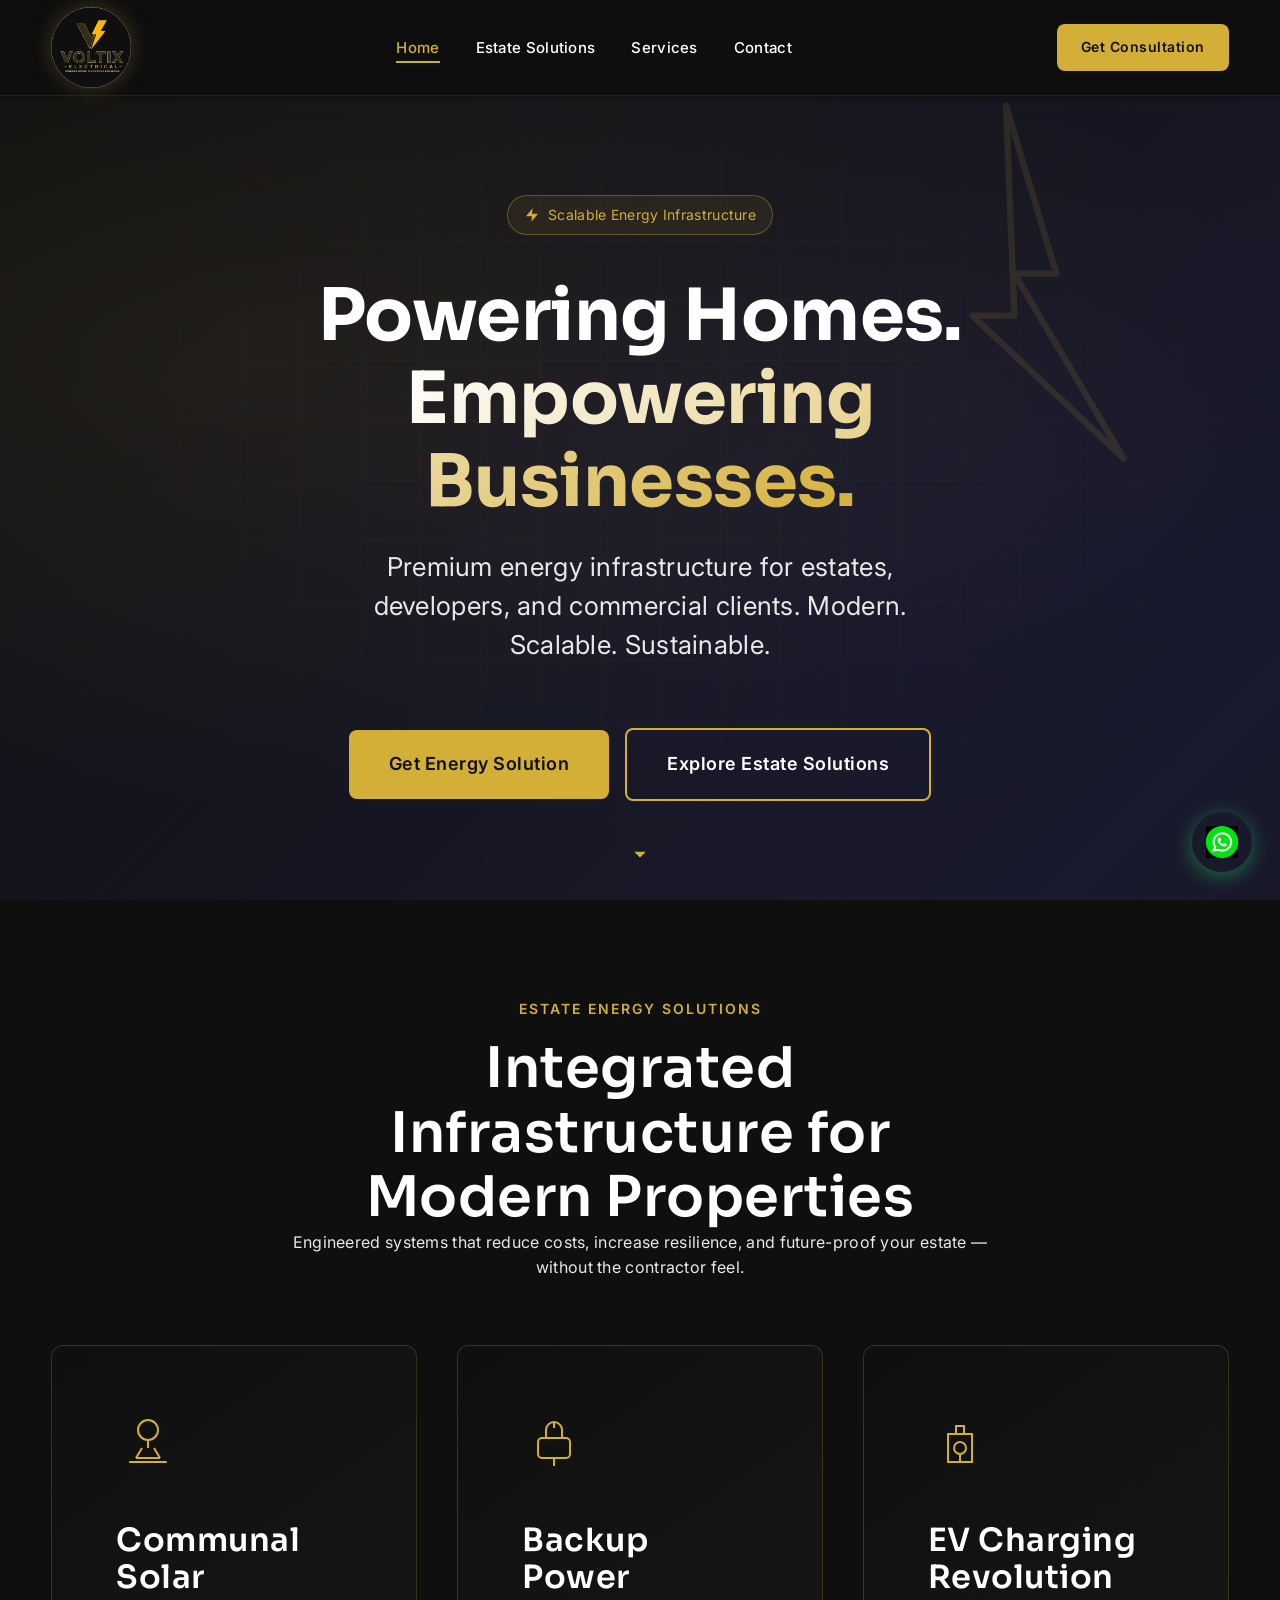
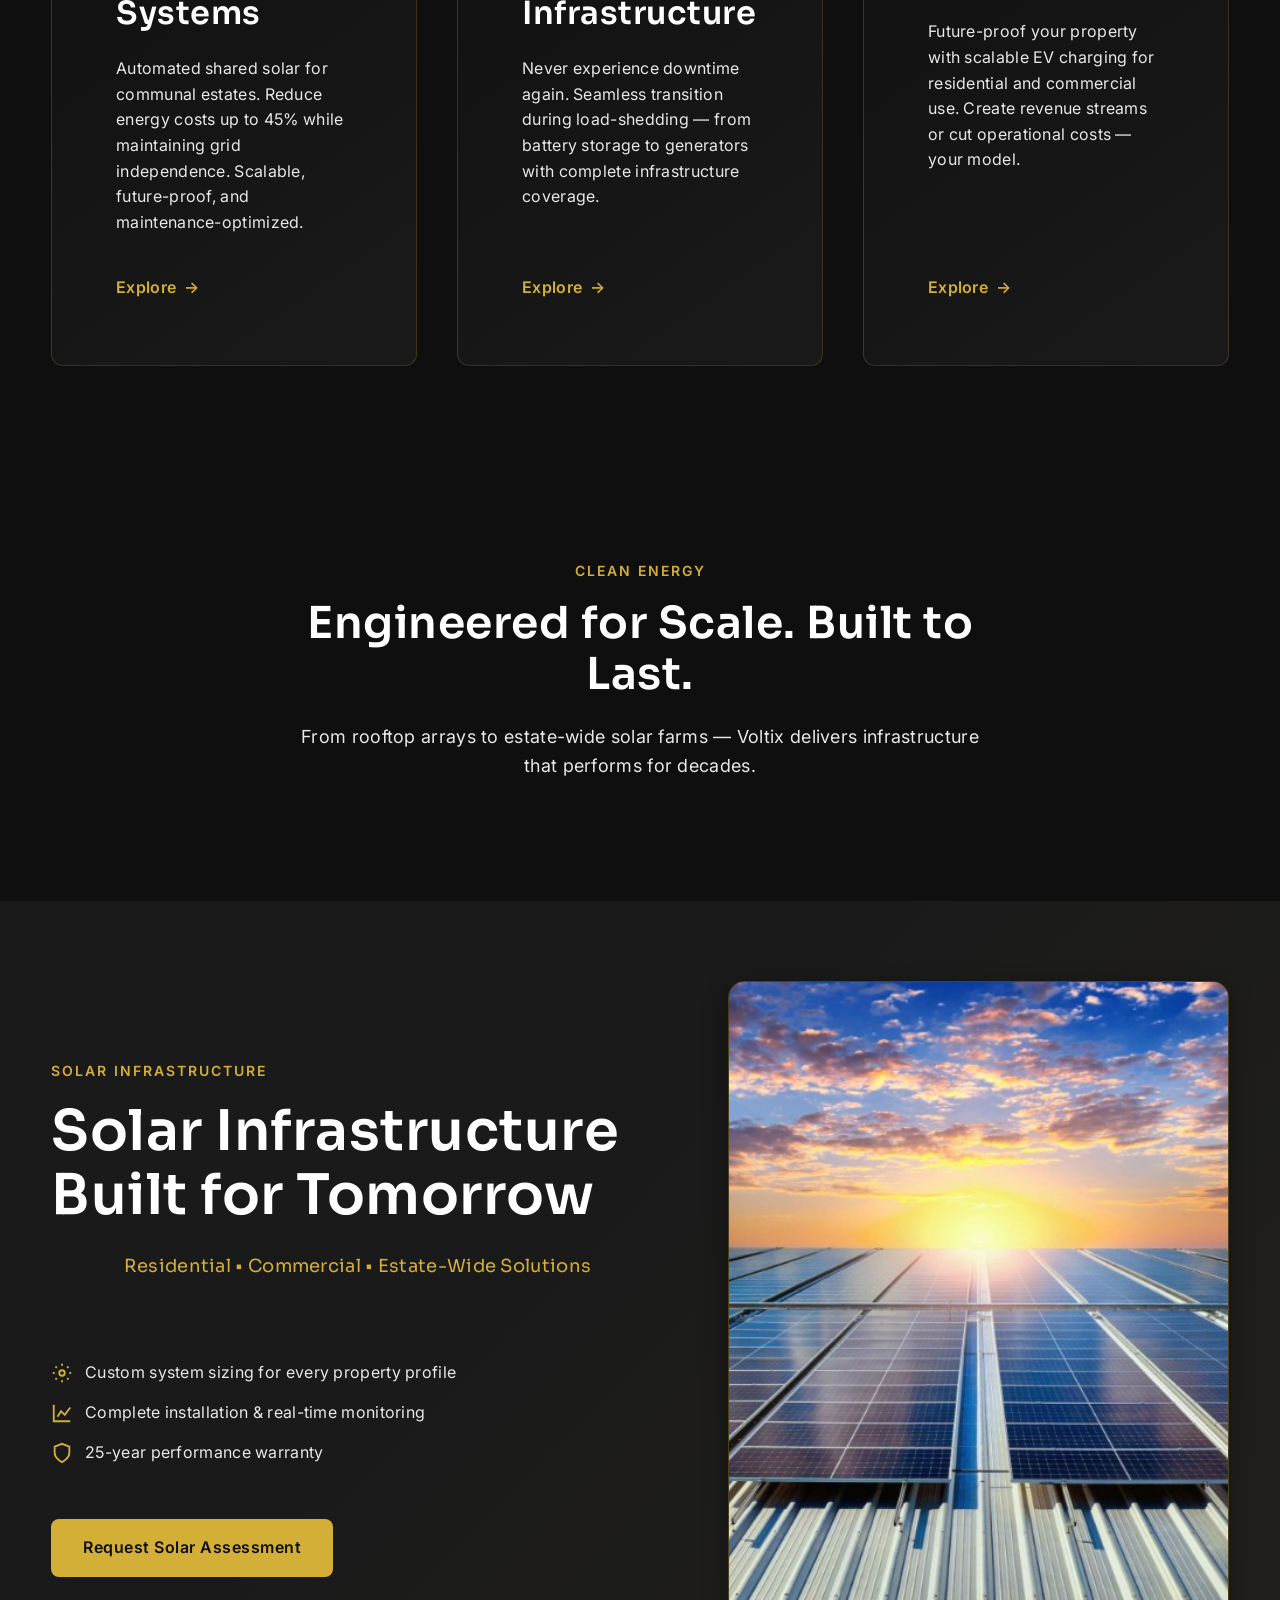
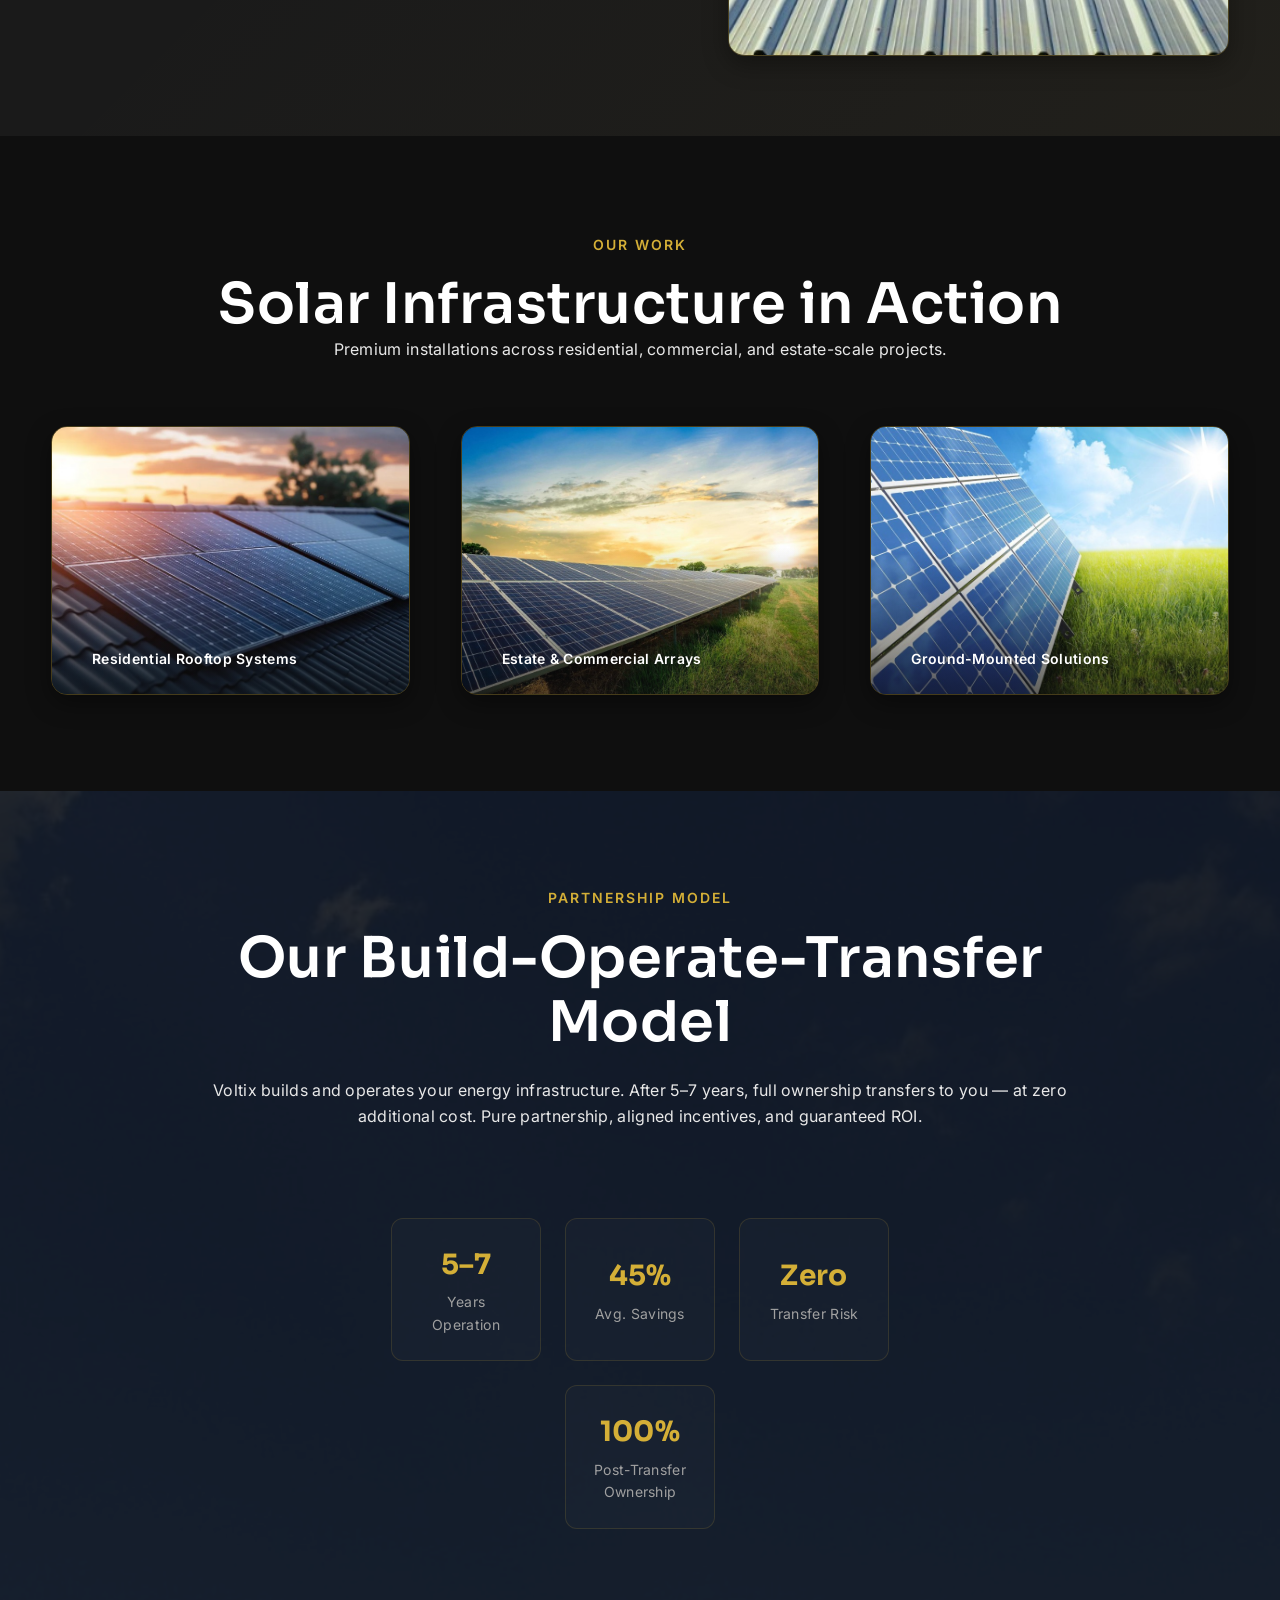
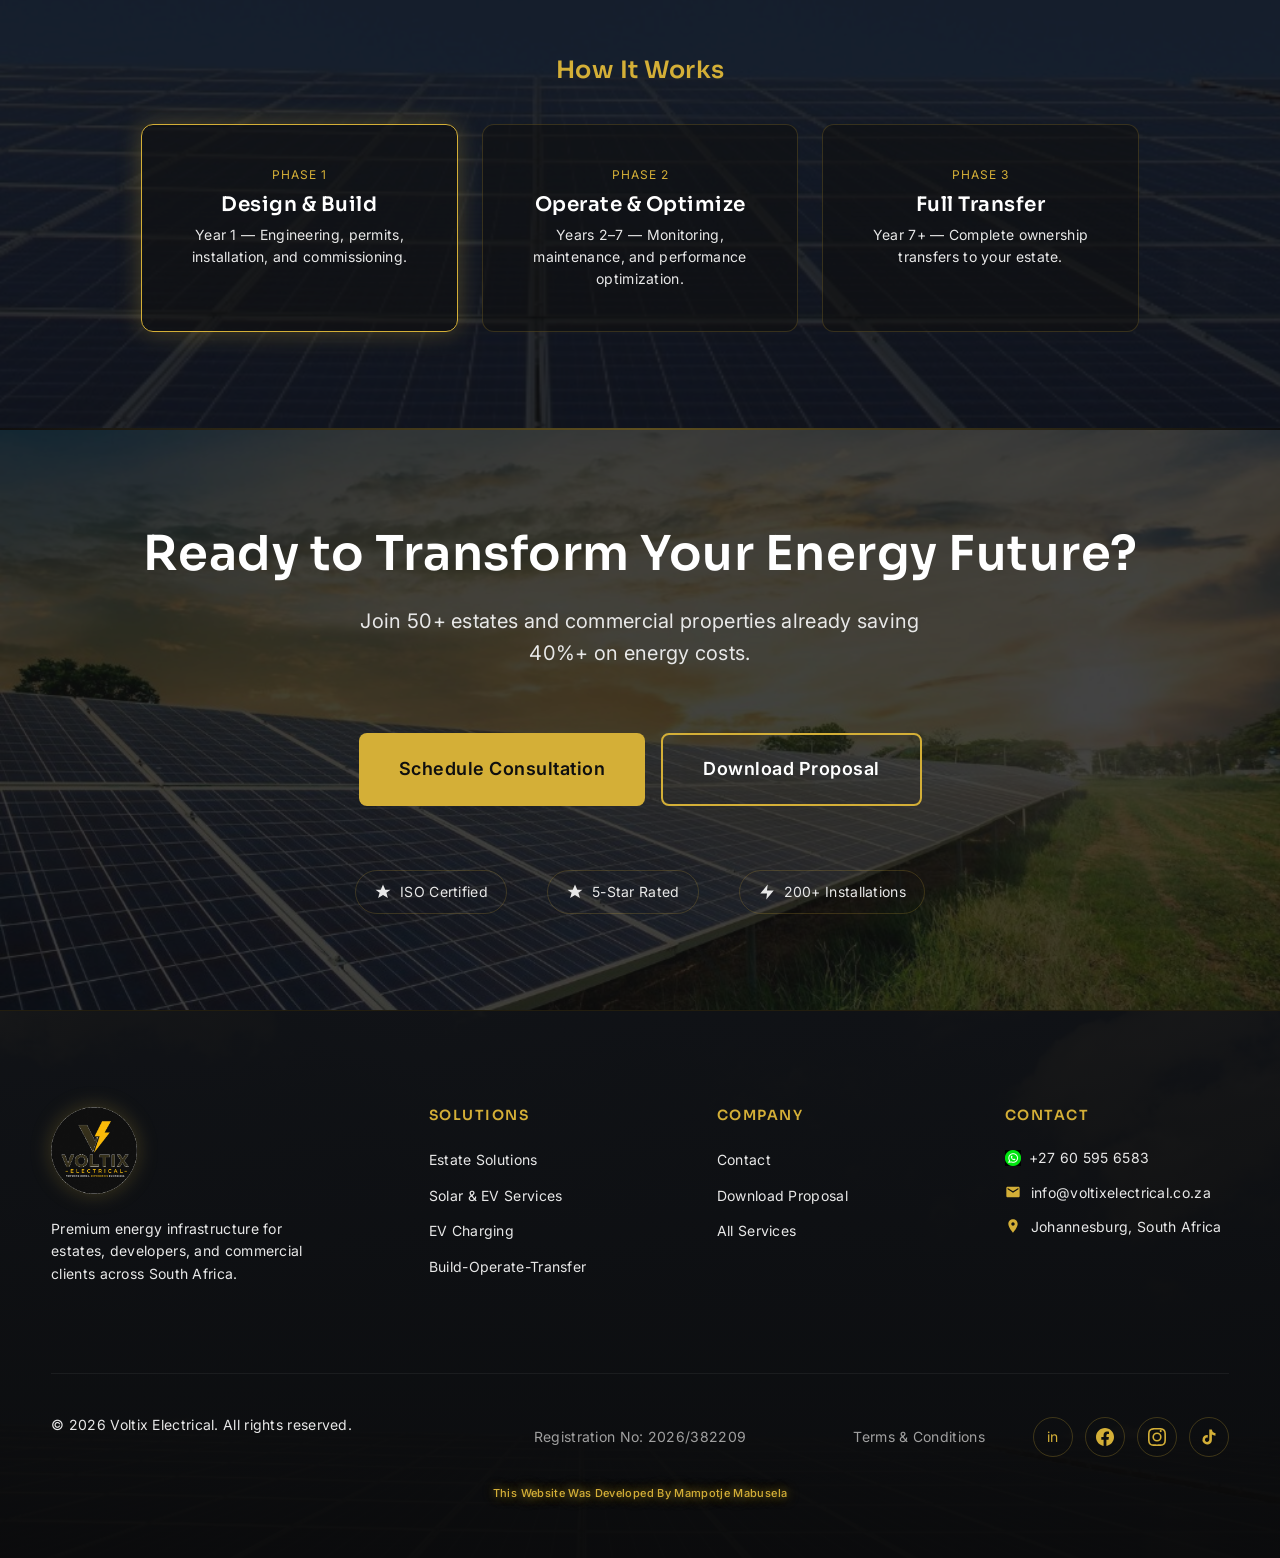
==== commit 894458d1: "Add glowing gold developer credit to site footer. Co-authored-by: Cursor <cursoragent@cursor.com>" ====
--- a/index.html
+++ b/index.html
@@ -283,6 +283,7 @@
           </a>
         </div>
       </div>
+      <p class="footer-credit">This Website Was Developed By Mampotje Mabusela</p>
     </div>
   </footer>
 
--- a/css/footer.css
+++ b/css/footer.css
@@ -190,6 +190,44 @@
   display: block;
 }
 
+.footer-credit {
+  width: 100%;
+  margin: var(--spacing-md) 0 0;
+  padding: 0 var(--site-gutter) var(--spacing-sm);
+  text-align: center;
+  font-size: 11px;
+  font-weight: 500;
+  letter-spacing: 0.35px;
+  color: var(--color-gold);
+  text-shadow:
+    0 0 8px rgba(212, 175, 55, 0.65),
+    0 0 16px rgba(212, 175, 55, 0.4),
+    0 0 24px rgba(212, 175, 55, 0.2);
+  animation: footerCreditGlow 2.8s ease-in-out infinite alternate;
+}
+
+@keyframes footerCreditGlow {
+  from {
+    color: #c9a227;
+    text-shadow:
+      0 0 6px rgba(212, 175, 55, 0.5),
+      0 0 12px rgba(212, 175, 55, 0.28);
+  }
+  to {
+    color: #e8c84a;
+    text-shadow:
+      0 0 10px rgba(232, 200, 74, 0.9),
+      0 0 20px rgba(212, 175, 55, 0.55),
+      0 0 32px rgba(212, 175, 55, 0.3);
+  }
+}
+
+@media (prefers-reduced-motion: reduce) {
+  .footer-credit {
+    animation: none;
+  }
+}
+
 @media (max-width: 900px) {
   .footer-grid {
     grid-template-columns: 1fr 1fr;
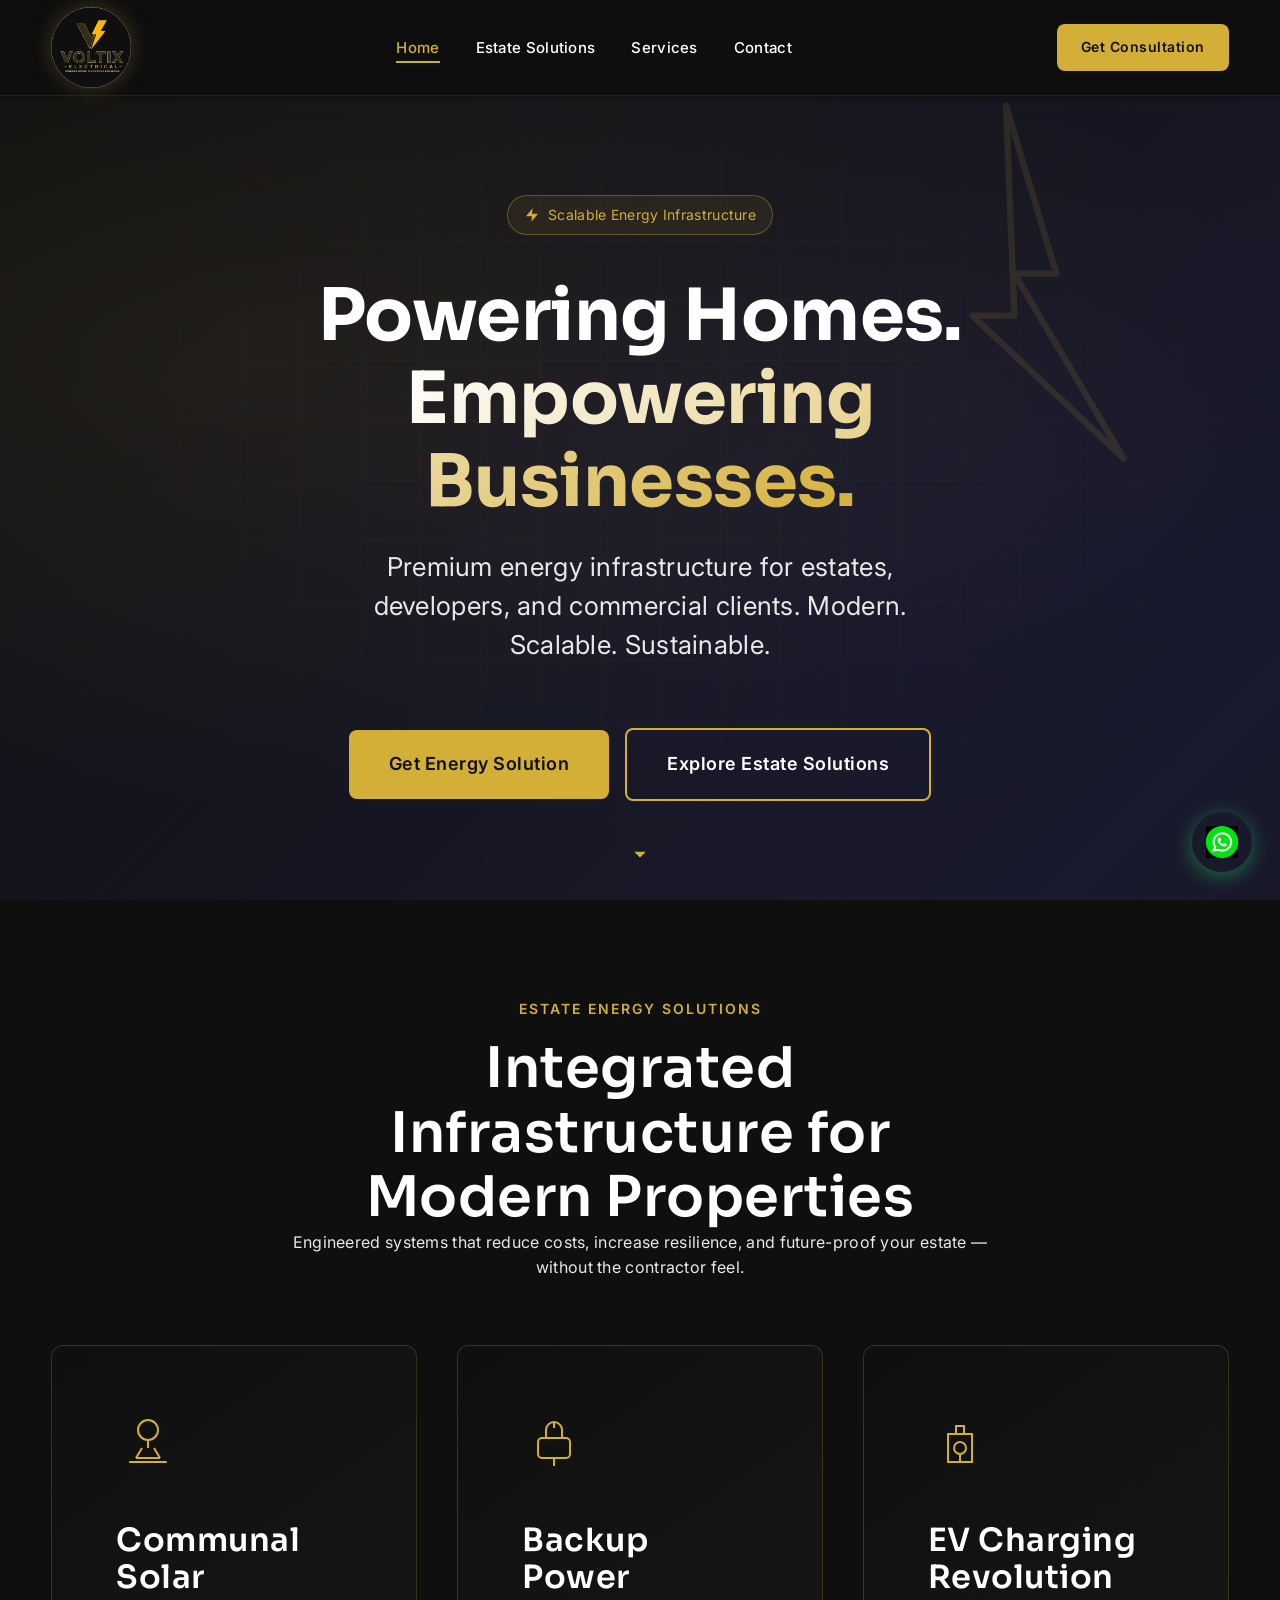
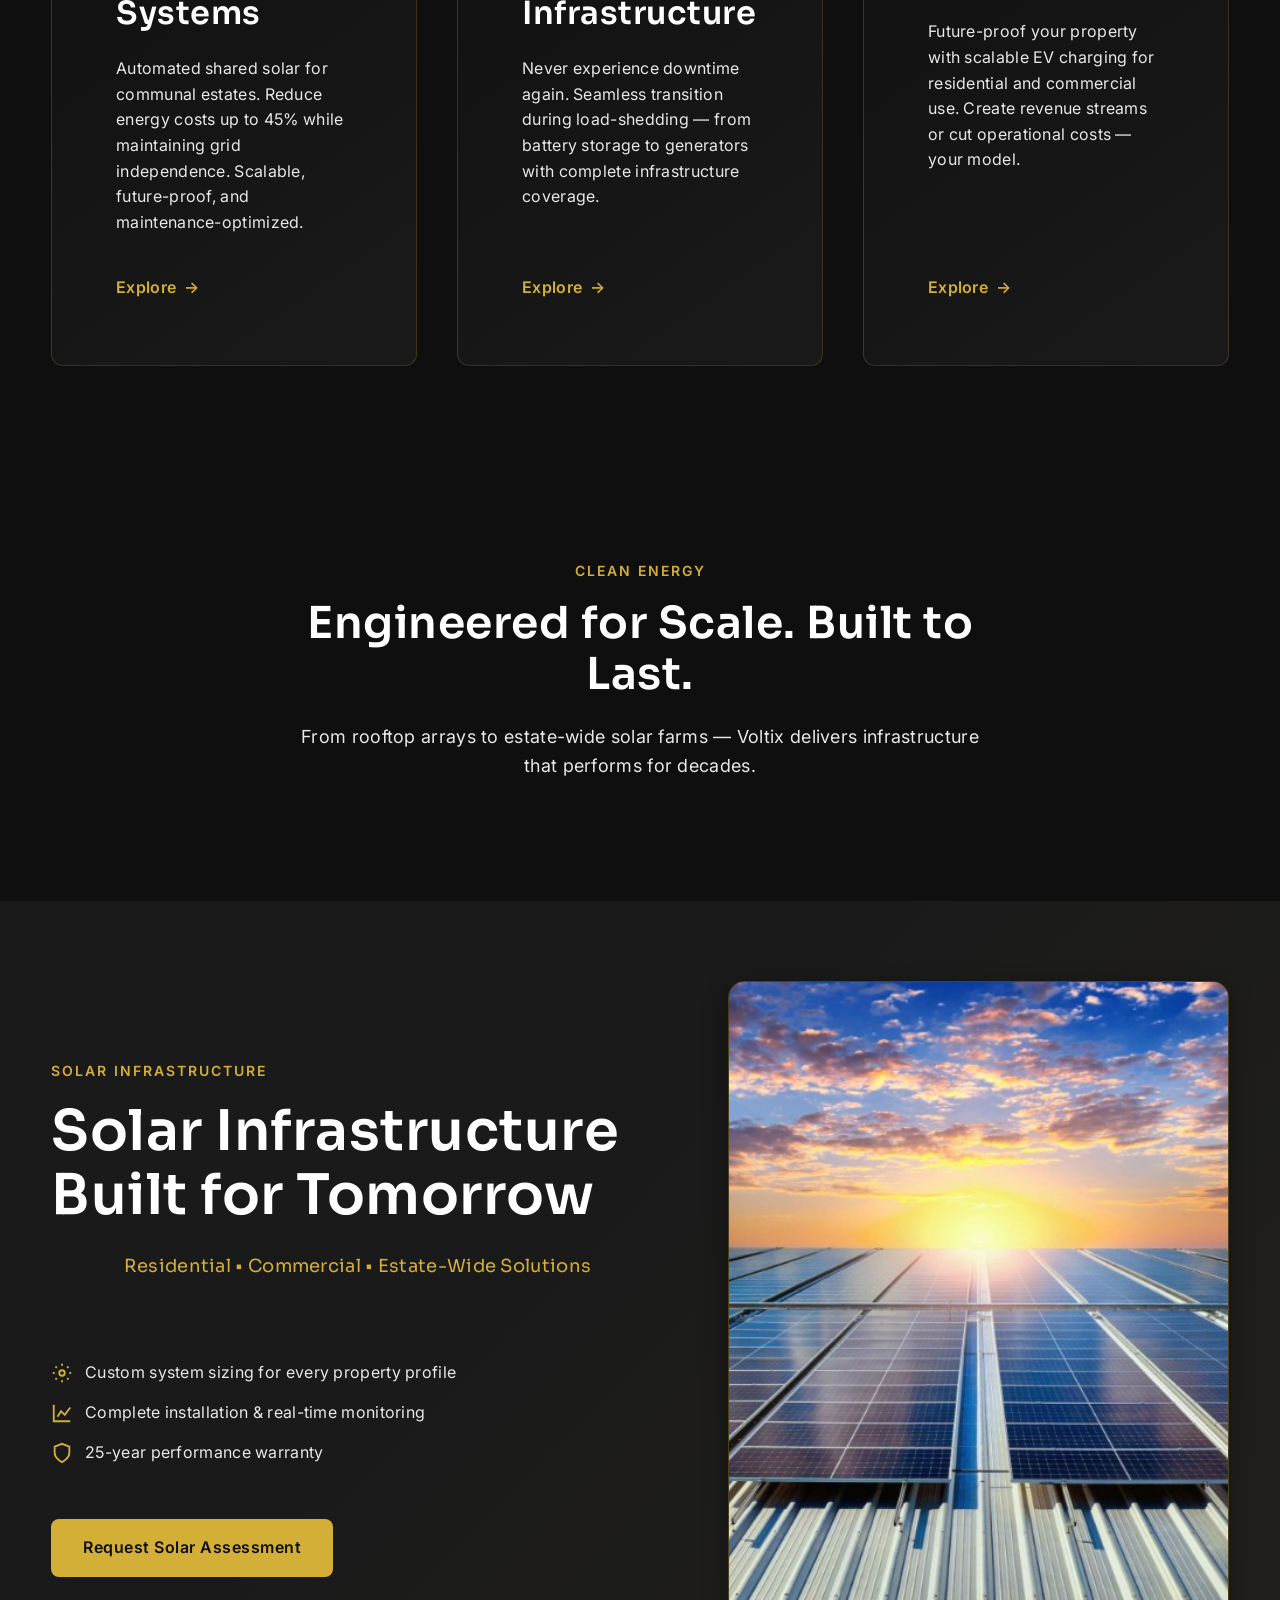
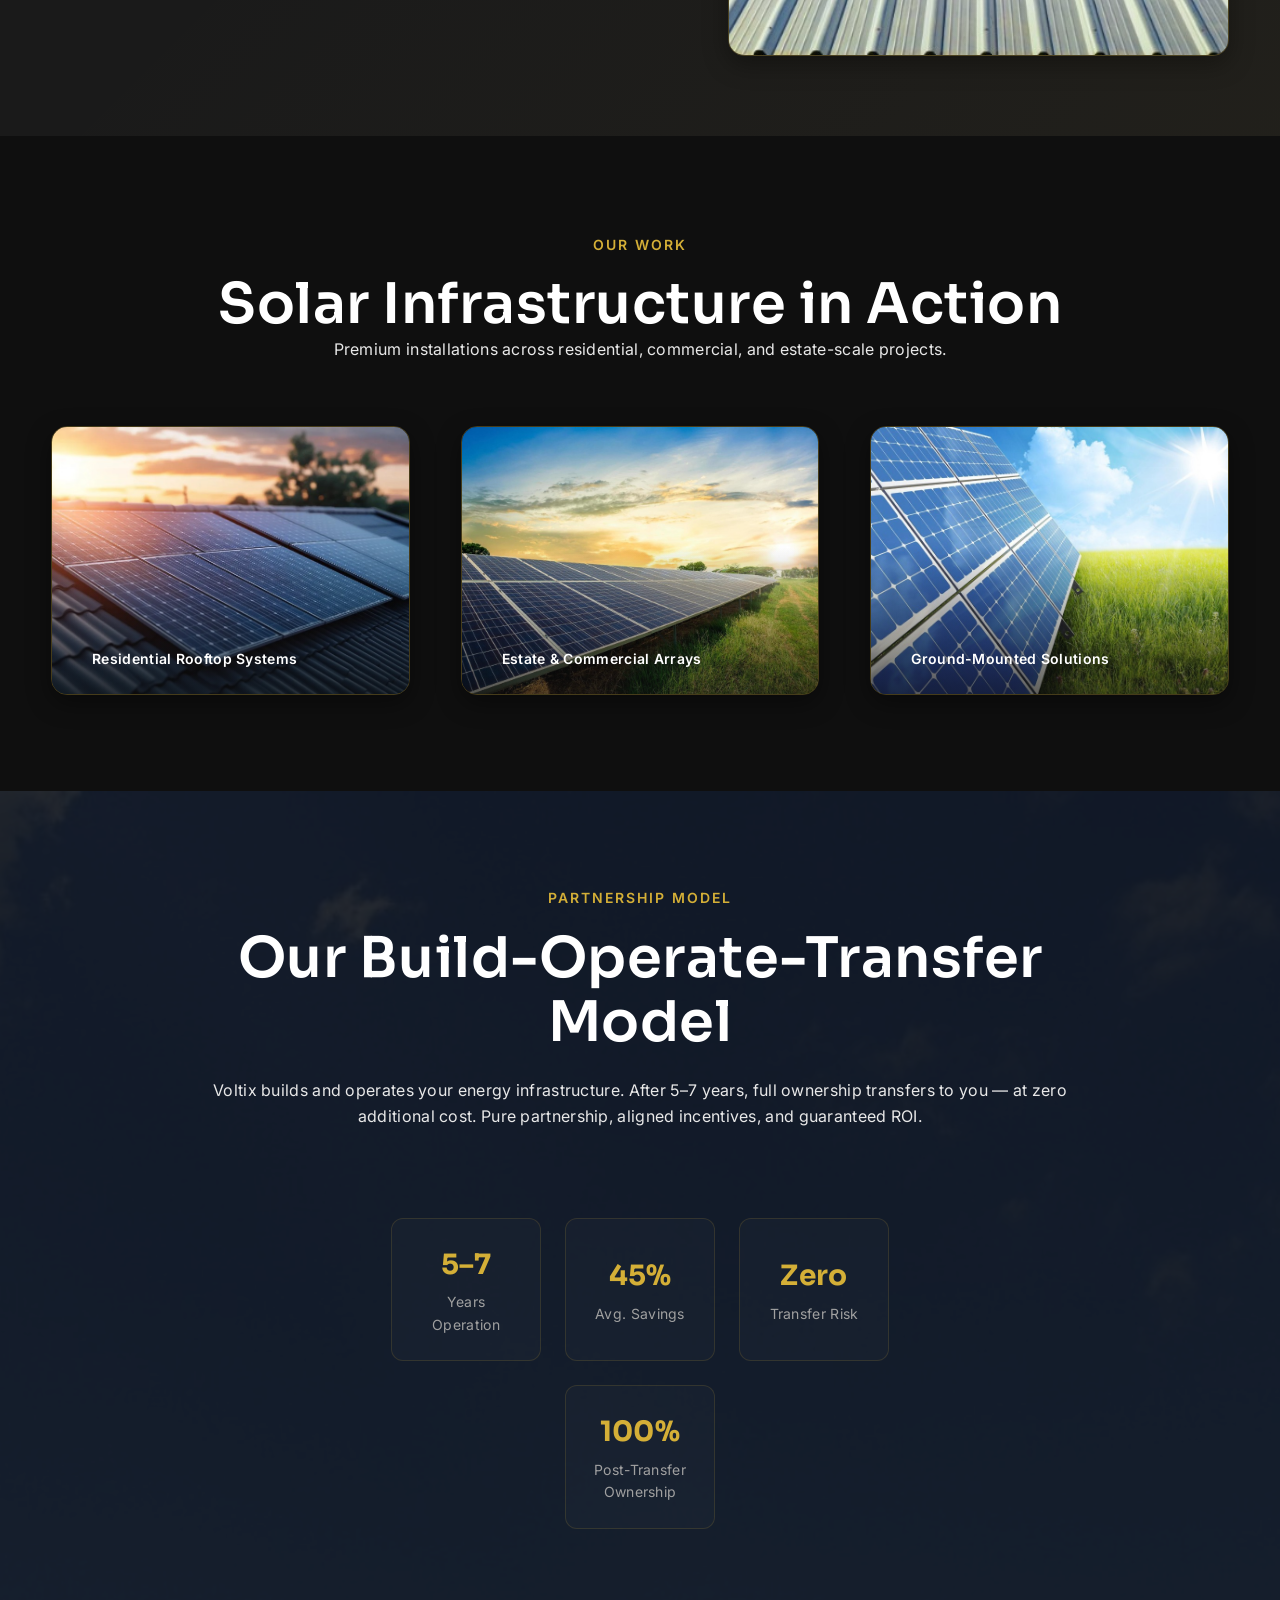
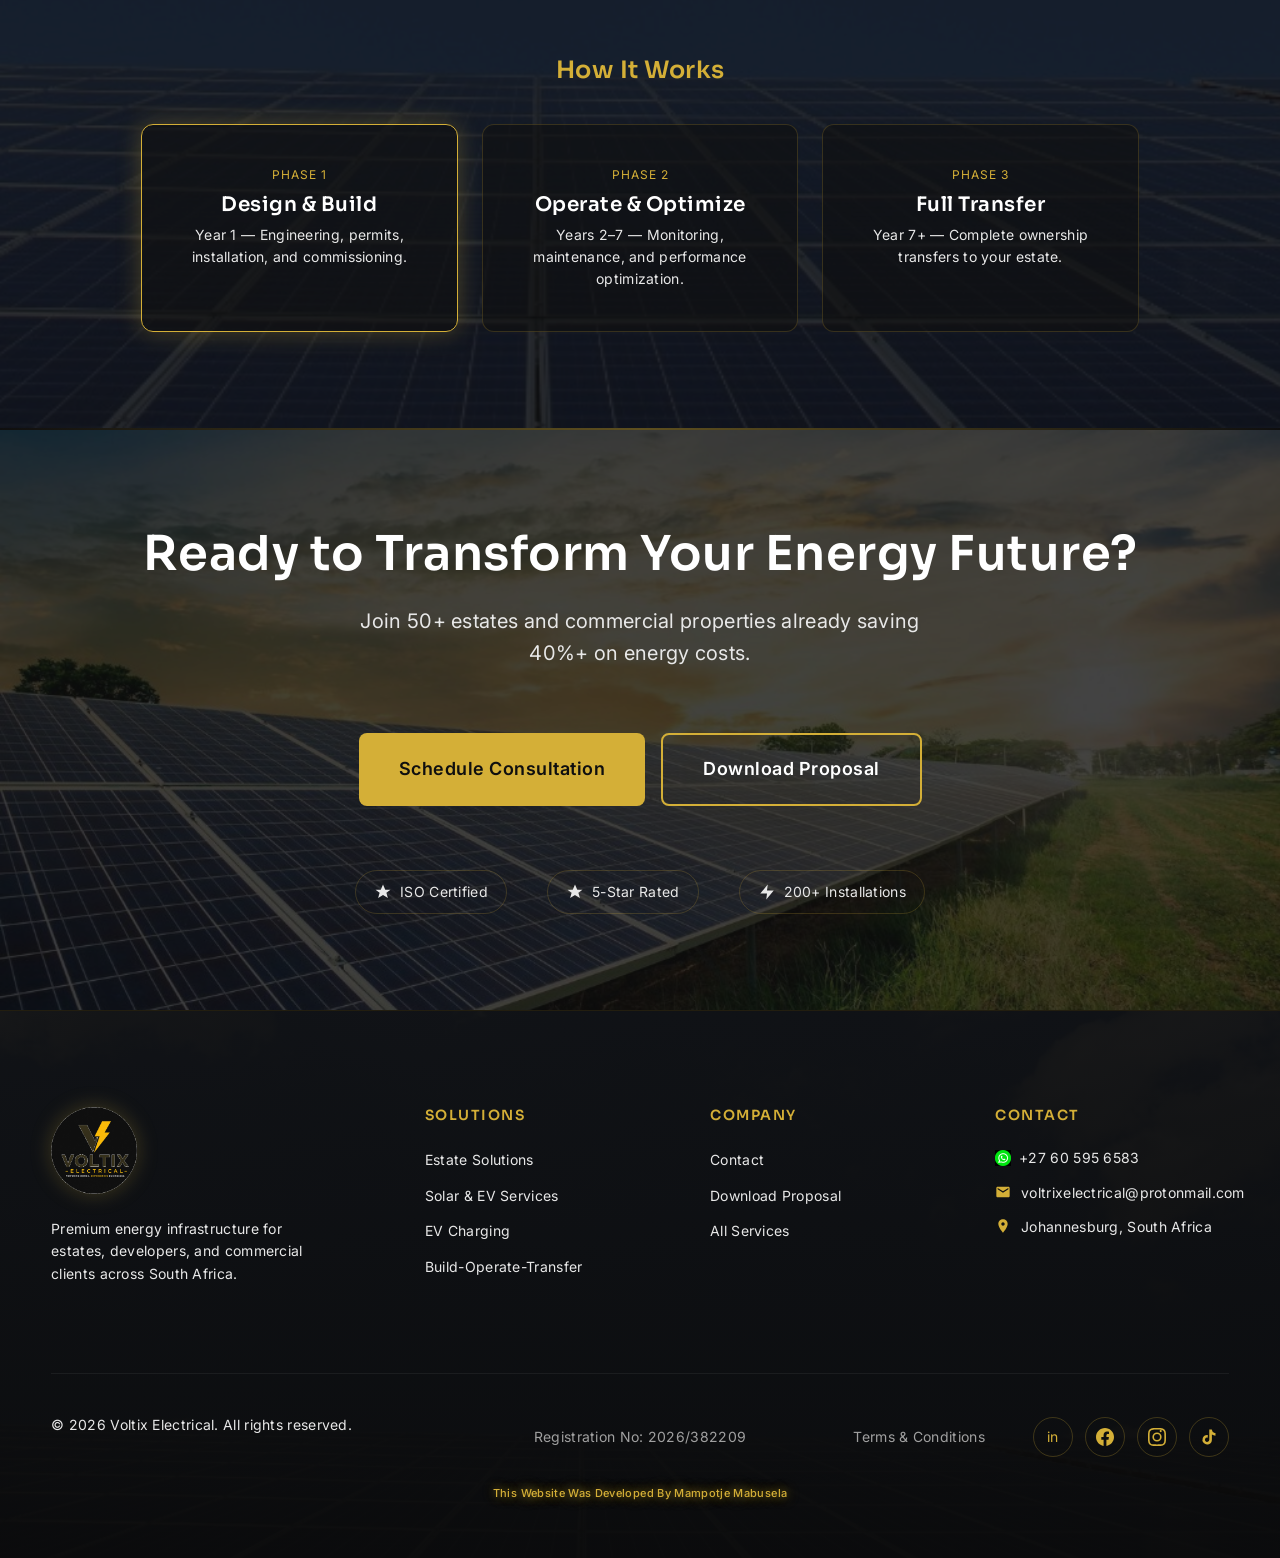
==== commit 2266b8b2: "Route contact inquiries to ProtonMail and update site email. Replace info@voltixelectrical.co.za wit" ====
--- a/index.html
+++ b/index.html
@@ -259,7 +259,7 @@
           <h4 class="footer-heading">Contact</h4>
           <ul class="footer-contact">
             <li><a href="https://wa.me/27605956583" class="footer-whatsapp-link" target="_blank" rel="noopener noreferrer"><img src="assets/images/whatsapp-icon.png" alt="" class="whatsapp-icon" width="16" height="16" aria-hidden="true">+27 60 595 6583</a></li>
-            <li><svg width="16" height="16" viewBox="0 0 24 24" fill="currentColor"><path d="M20 4H4c-1.1 0-2 .9-2 2v12c0 1.1.9 2 2 2h16c1.1 0 2-.9 2-2V6c0-1.1-.9-2-2-2zm0 4l-8 5-8-5V6l8 5 8-5v2z"/></svg> info@voltixelectrical.co.za</li>
+            <li><svg width="16" height="16" viewBox="0 0 24 24" fill="currentColor"><path d="M20 4H4c-1.1 0-2 .9-2 2v12c0 1.1.9 2 2 2h16c1.1 0 2-.9 2-2V6c0-1.1-.9-2-2-2zm0 4l-8 5-8-5V6l8 5 8-5v2z"/></svg> <a href="mailto:voltrixelectrical@protonmail.com">voltrixelectrical@protonmail.com</a></li>
             <li><svg width="16" height="16" viewBox="0 0 24 24" fill="currentColor"><path d="M12 2C8.1 2 5 5.1 5 9c0 5.2 7 13 7 13s7-7.8 7-13c0-3.9-3.1-7-7-7zm0 9.5c-1.4 0-2.5-1.1-2.5-2.5S10.6 6.5 12 6.5s2.5 1.1 2.5 2.5S13.4 11.5 12 11.5z"/></svg> Johannesburg, South Africa</li>
           </ul>
         </div>
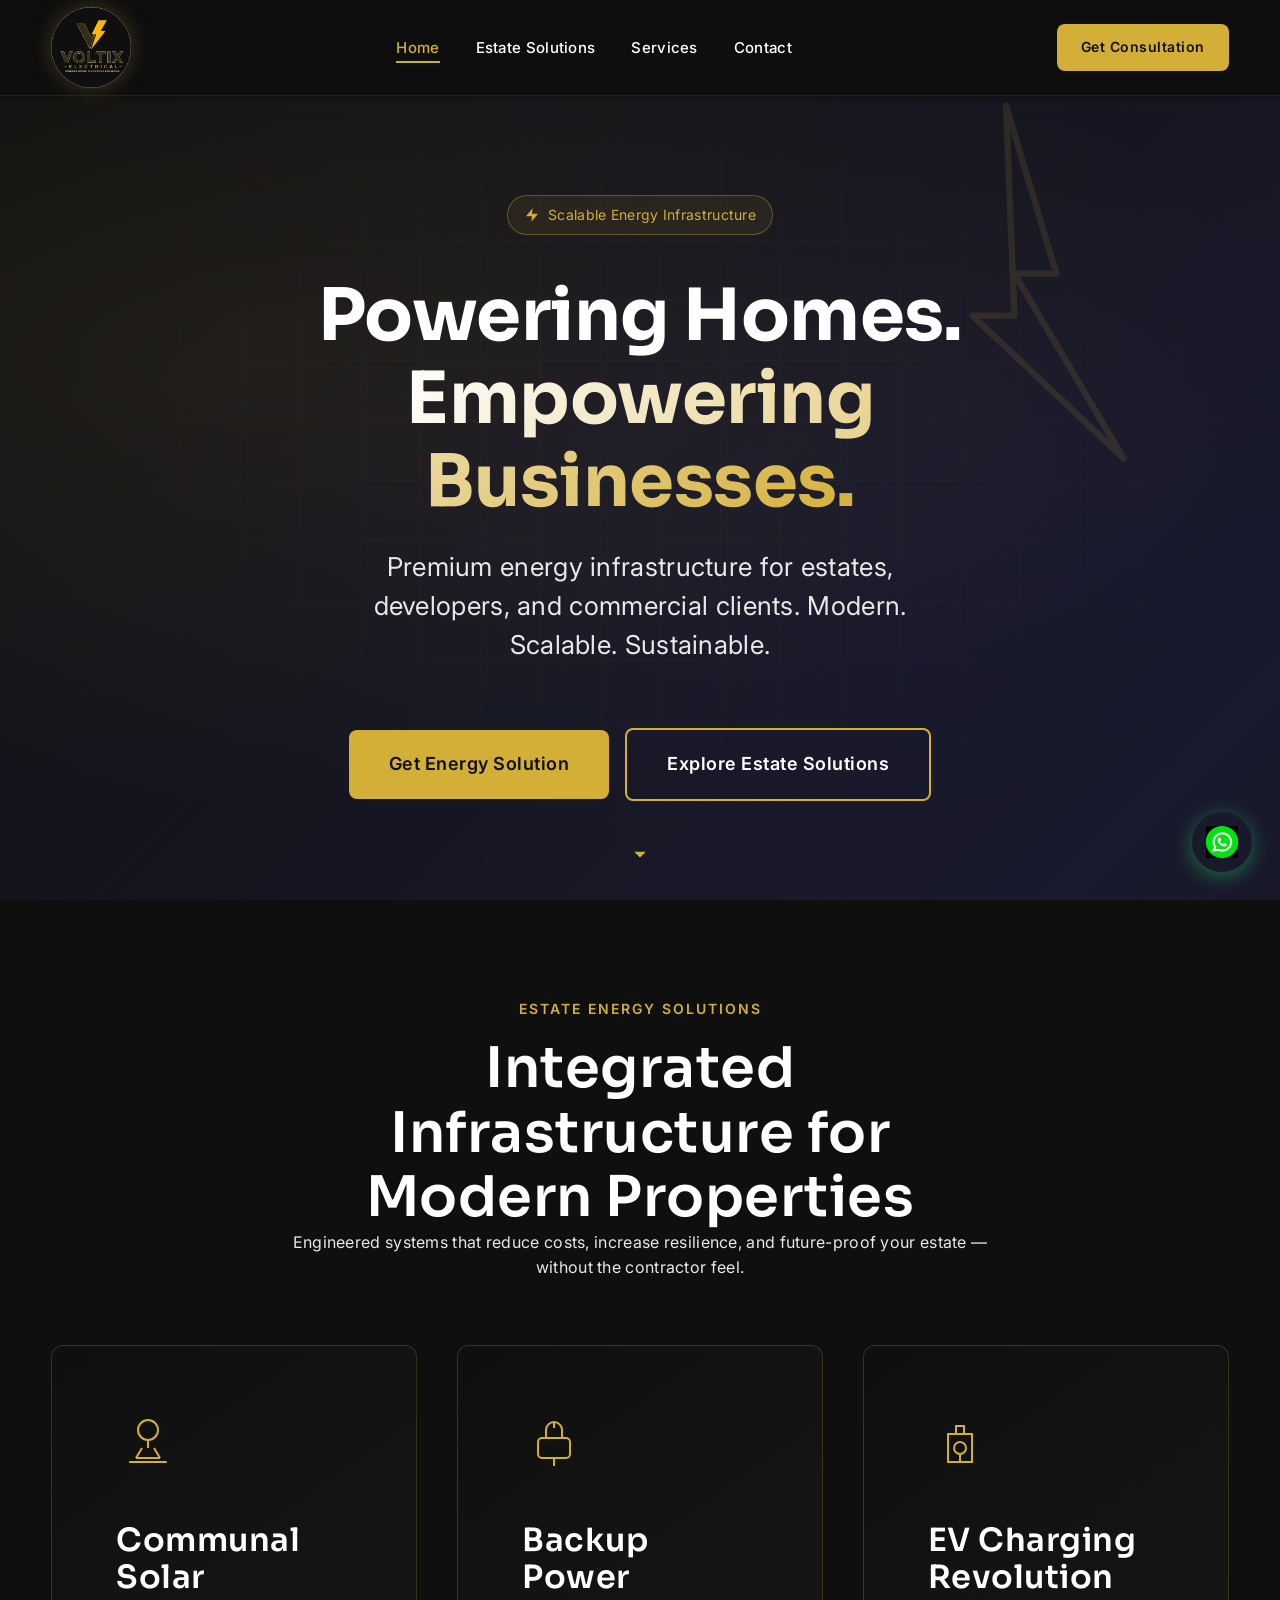
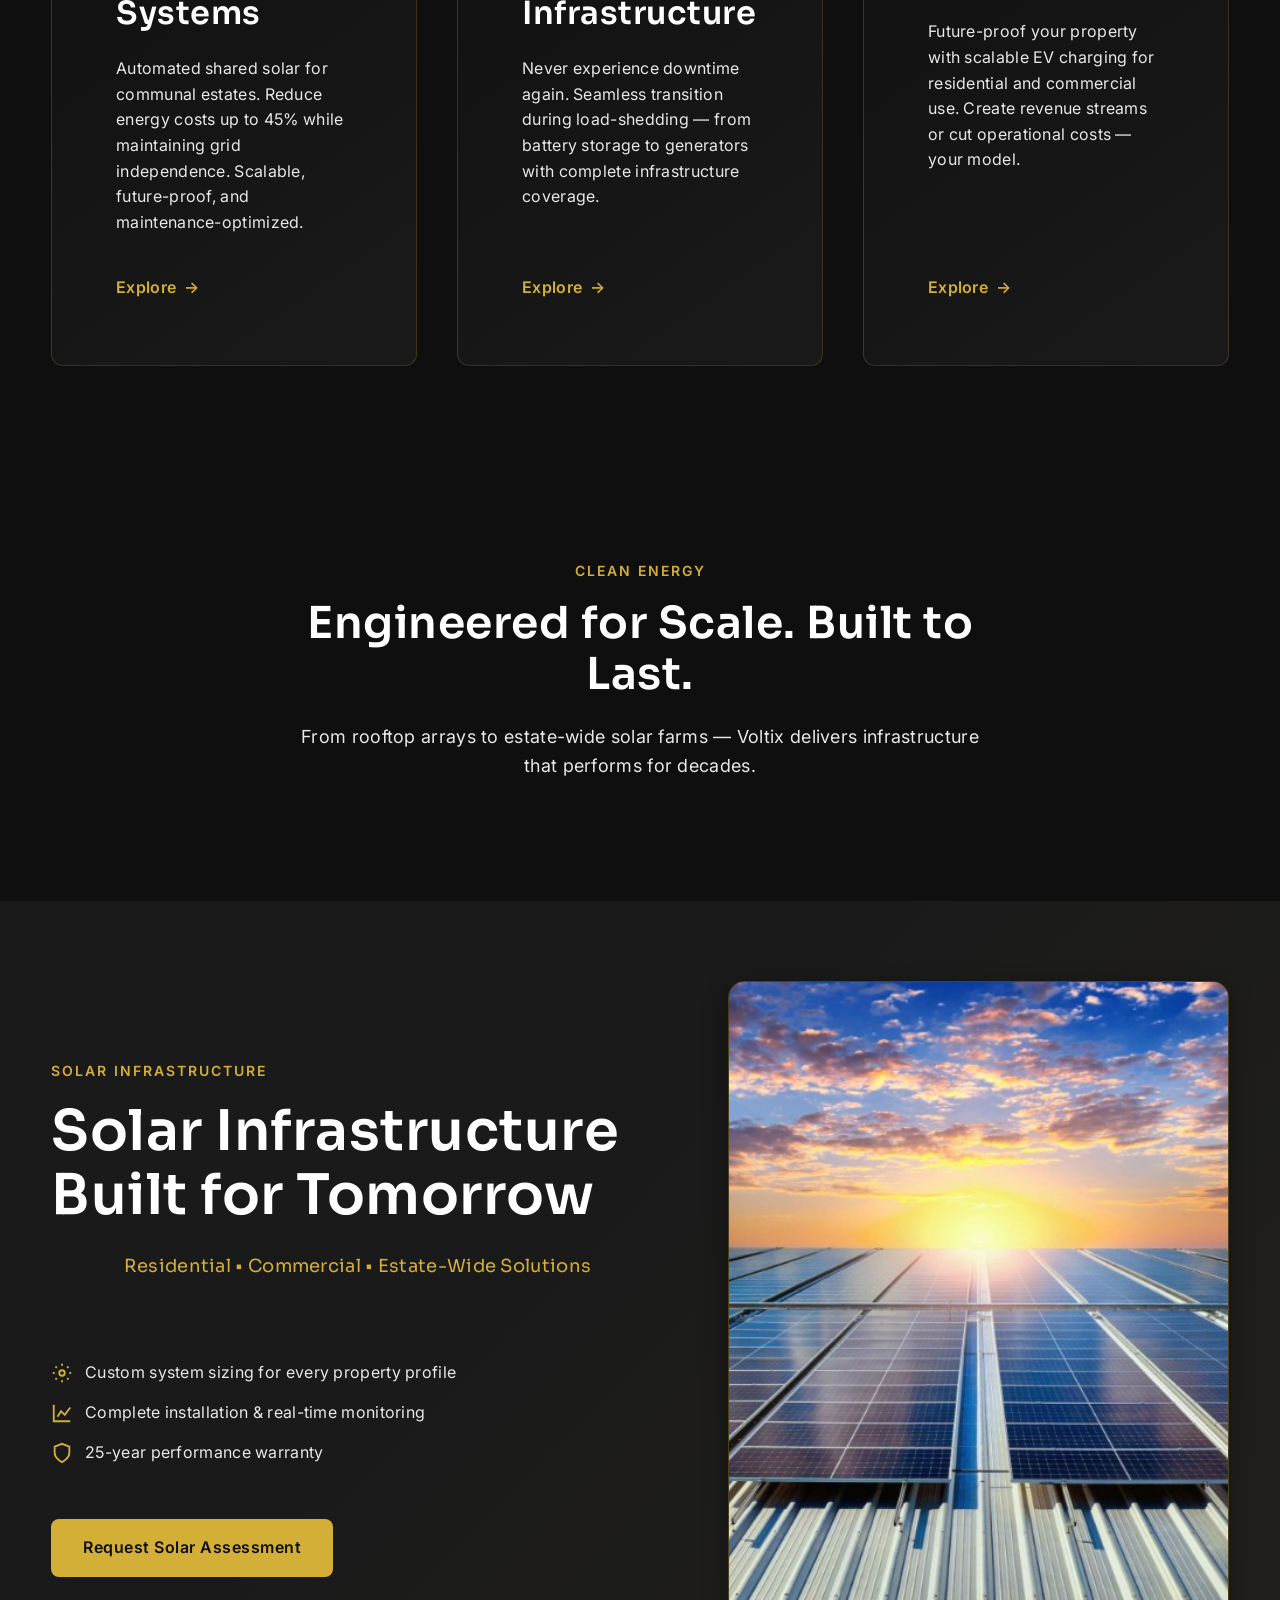
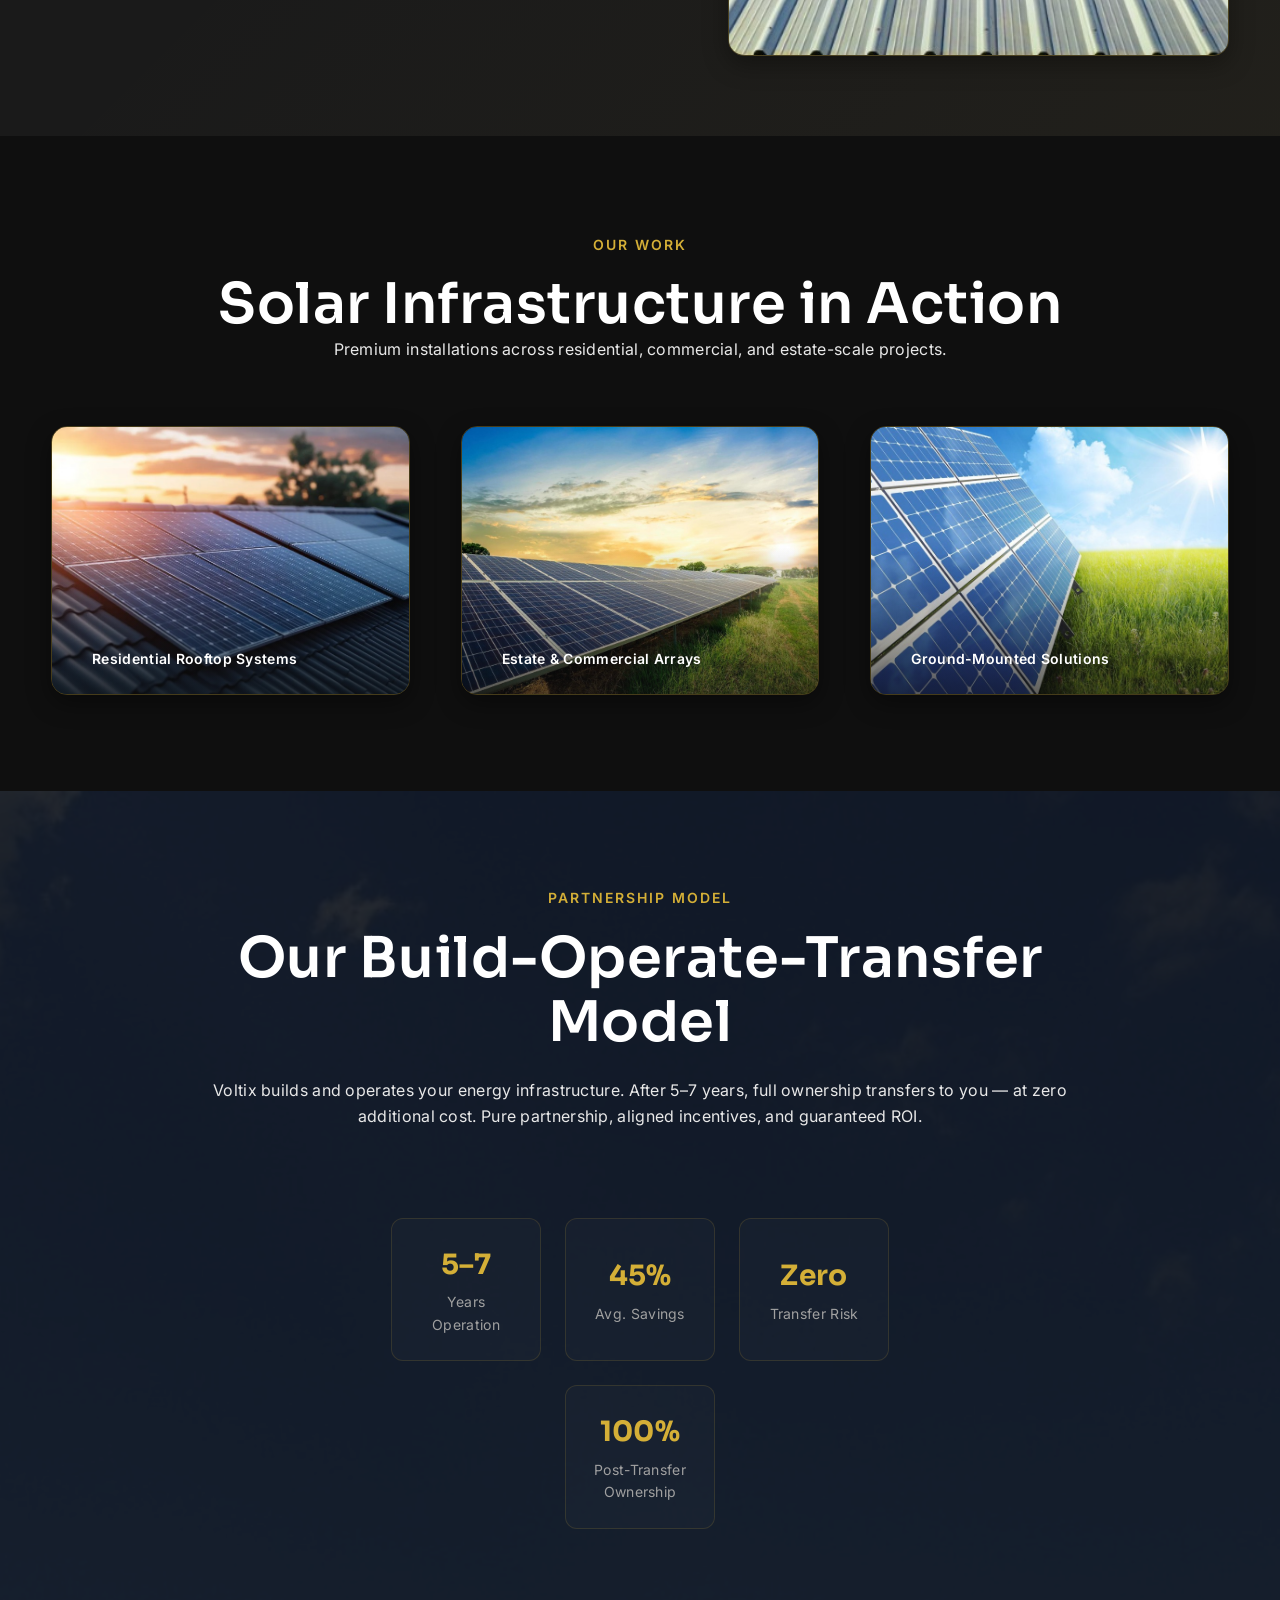
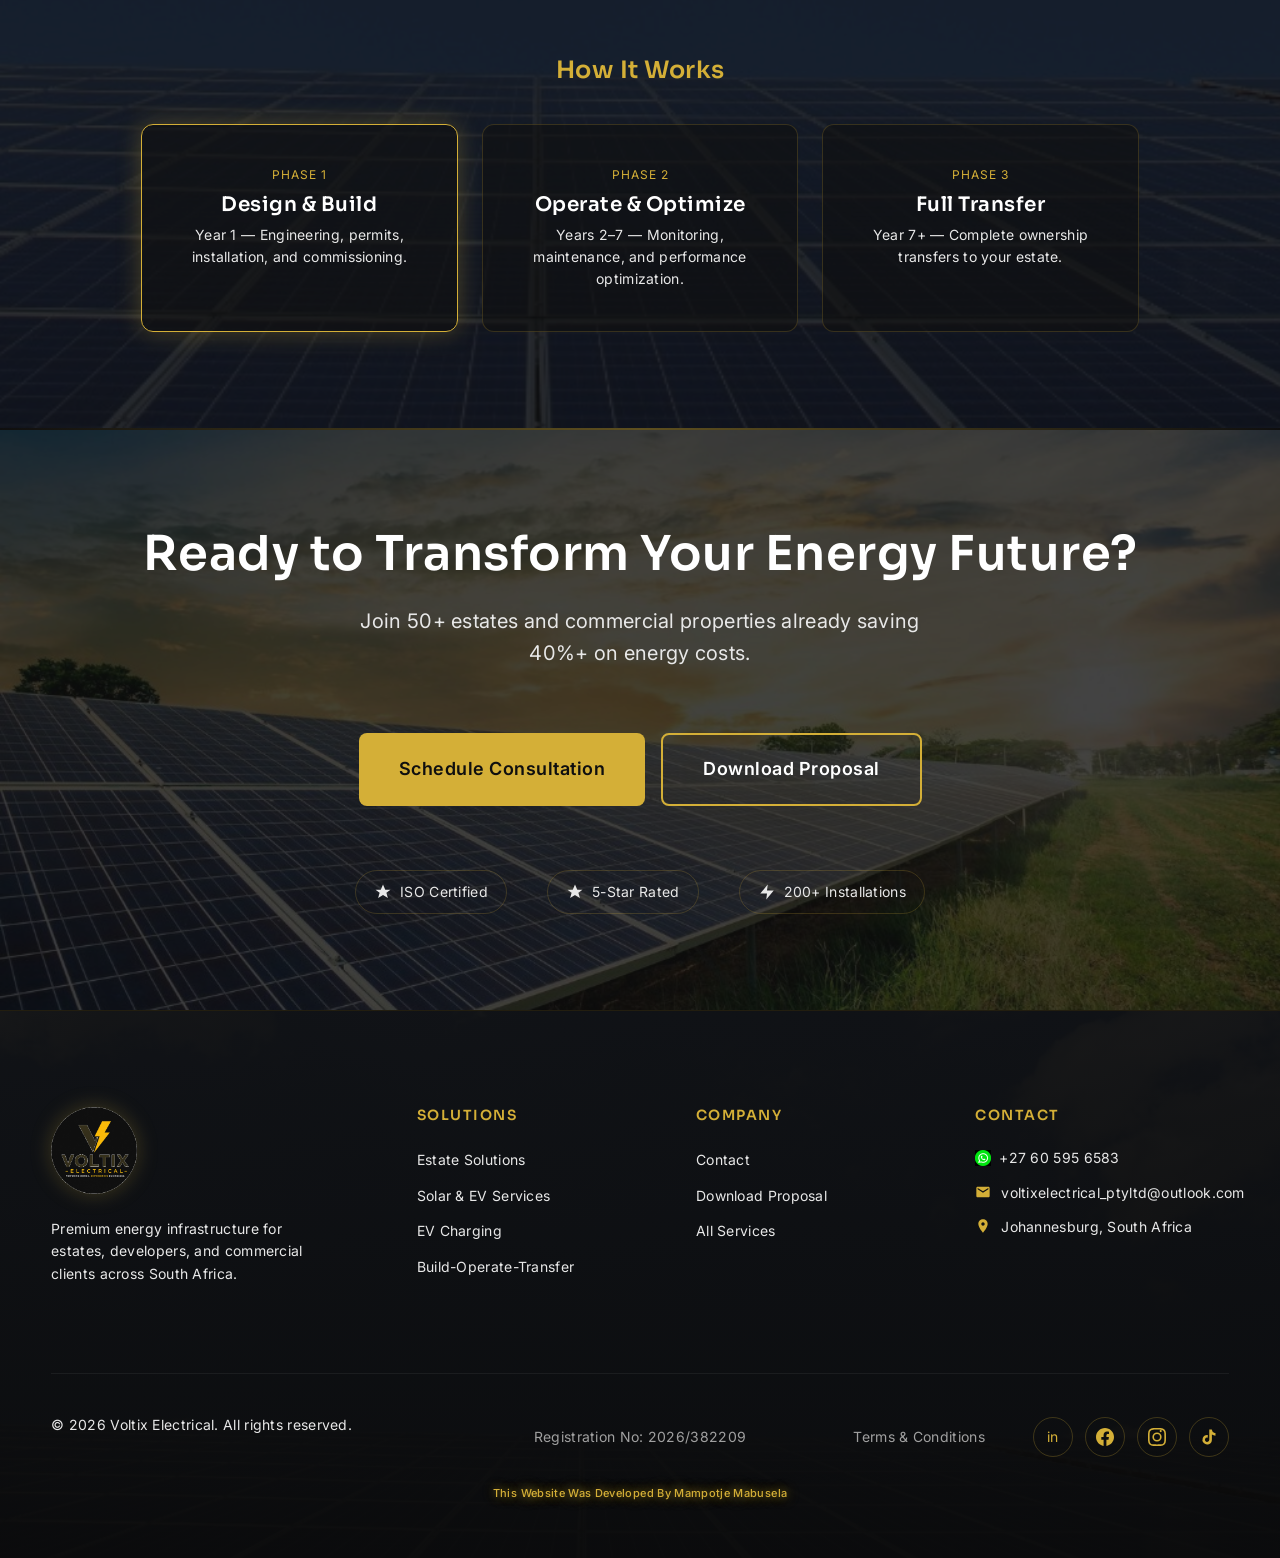
==== commit 3fc0e02e: "Update business email to Outlook for site and inquiries. Replace voltrixelectrical@protonmail.com wi" ====
--- a/index.html
+++ b/index.html
@@ -259,7 +259,7 @@
           <h4 class="footer-heading">Contact</h4>
           <ul class="footer-contact">
             <li><a href="https://wa.me/27605956583" class="footer-whatsapp-link" target="_blank" rel="noopener noreferrer"><img src="assets/images/whatsapp-icon.png" alt="" class="whatsapp-icon" width="16" height="16" aria-hidden="true">+27 60 595 6583</a></li>
-            <li><svg width="16" height="16" viewBox="0 0 24 24" fill="currentColor"><path d="M20 4H4c-1.1 0-2 .9-2 2v12c0 1.1.9 2 2 2h16c1.1 0 2-.9 2-2V6c0-1.1-.9-2-2-2zm0 4l-8 5-8-5V6l8 5 8-5v2z"/></svg> <a href="mailto:voltrixelectrical@protonmail.com">voltrixelectrical@protonmail.com</a></li>
+            <li><svg width="16" height="16" viewBox="0 0 24 24" fill="currentColor"><path d="M20 4H4c-1.1 0-2 .9-2 2v12c0 1.1.9 2 2 2h16c1.1 0 2-.9 2-2V6c0-1.1-.9-2-2-2zm0 4l-8 5-8-5V6l8 5 8-5v2z"/></svg> <a href="mailto:voltixelectrical_ptyltd@outlook.com">voltixelectrical_ptyltd@outlook.com</a></li>
             <li><svg width="16" height="16" viewBox="0 0 24 24" fill="currentColor"><path d="M12 2C8.1 2 5 5.1 5 9c0 5.2 7 13 7 13s7-7.8 7-13c0-3.9-3.1-7-7-7zm0 9.5c-1.4 0-2.5-1.1-2.5-2.5S10.6 6.5 12 6.5s2.5 1.1 2.5 2.5S13.4 11.5 12 11.5z"/></svg> Johannesburg, South Africa</li>
           </ul>
         </div>
